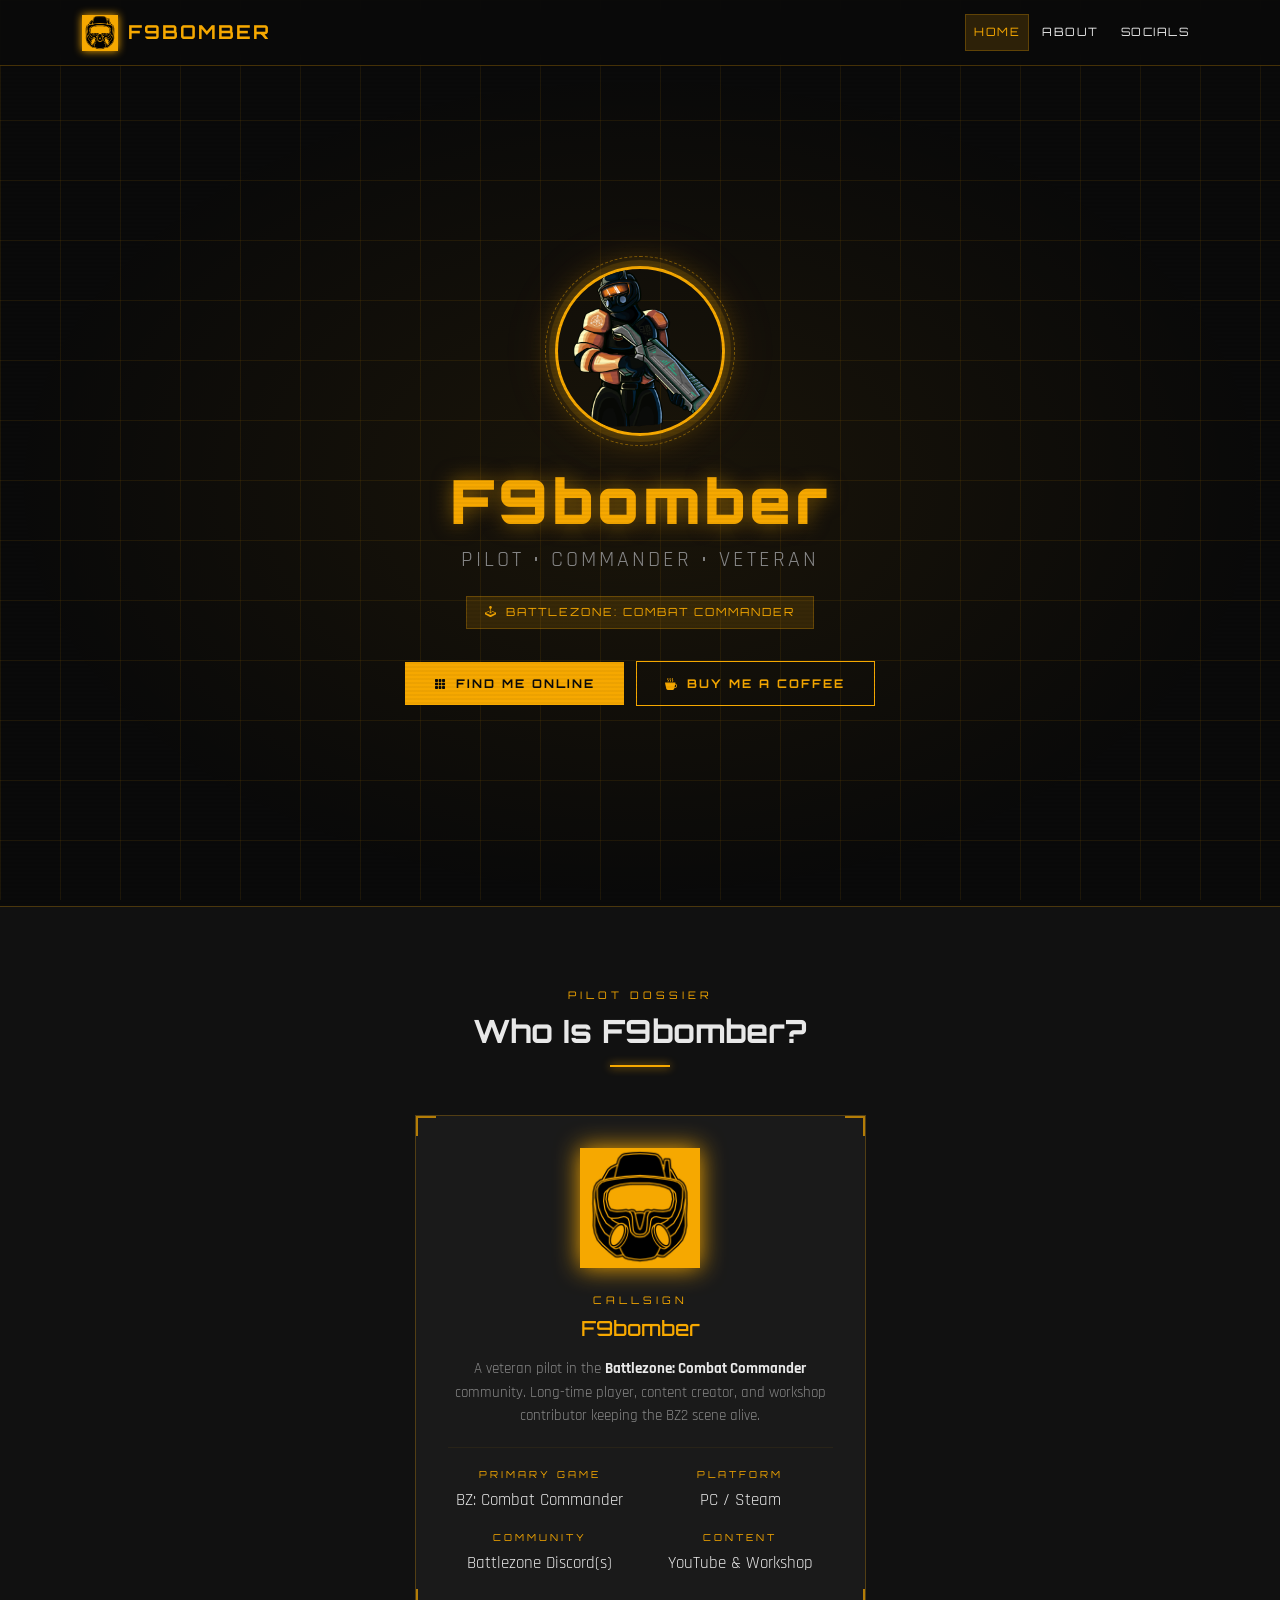
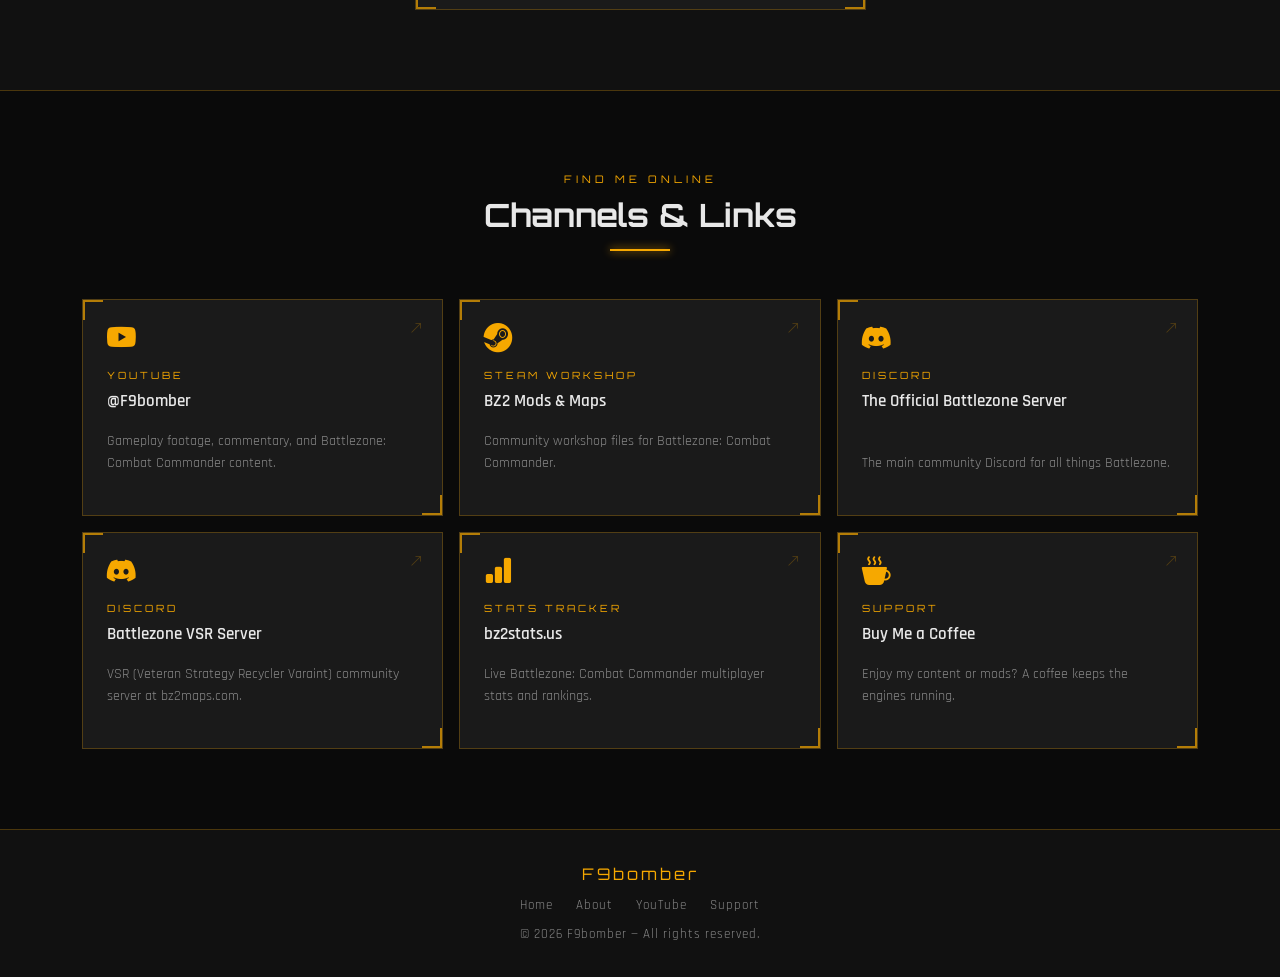
==== index.html @ d1c76b64 "initial upload" ====
<!DOCTYPE html>
<html lang="en">
<head>
  <meta charset="UTF-8" />
  <meta name="viewport" content="width=device-width, initial-scale=1.0" />
  <meta name="description" content="F9bomber — Battlezone: Combat Commander pilot. Gaming hub, socials, and workshop." />
  <meta name="theme-color" content="#f6a800" />

  <!-- Open Graph -->
  <meta property="og:title" content="F9bomber" />
  <meta property="og:description" content="Battlezone: Combat Commander pilot. Gaming hub, socials, and workshop." />
  <meta property="og:image" content="img/BZ_Pilot_Avatar.png" />
  <meta property="og:url" content="https://f9bomber.com" />
  <meta property="og:type" content="website" />

  <title>F9bomber</title>

  <!-- Google Fonts -->
  <link rel="preconnect" href="https://fonts.googleapis.com" />
  <link rel="preconnect" href="https://fonts.gstatic.com" crossorigin />
  <link href="https://fonts.googleapis.com/css2?family=Orbitron:wght@400;700;900&family=Rajdhani:wght@400;500;600&display=swap" rel="stylesheet" />

  <!-- Bootstrap 5 -->
  <link rel="stylesheet" href="https://cdn.jsdelivr.net/npm/bootstrap@5.3.3/dist/css/bootstrap.min.css" />

  <!-- Bootstrap Icons -->
  <link rel="stylesheet" href="https://cdn.jsdelivr.net/npm/bootstrap-icons@1.11.3/font/bootstrap-icons.min.css" />

  <!-- Custom Styles -->
  <link rel="stylesheet" href="css/style.css" />

  <!-- Favicon -->
  <link rel="icon" type="image/jpeg" href="img/isdf_pilot_logo_pandemic_yellow.jpg" />
</head>

<body>

  <!-- ══════════════════════════════════════════════
       NAVBAR
  ══════════════════════════════════════════════ -->
  <nav class="navbar navbar-expand-lg">
    <div class="container-xl">

      <a class="navbar-brand" href="#hero">
        <img src="img/isdf_pilot_logo_pandemic_yellow.jpg" alt="F9bomber logo" class="brand-icon" />
        F9bomber
      </a>

      <button class="navbar-toggler" type="button"
              data-bs-toggle="collapse" data-bs-target="#navbarMain"
              aria-controls="navbarMain" aria-expanded="false" aria-label="Toggle navigation">
        <span class="navbar-toggler-icon"></span>
      </button>

      <div class="collapse navbar-collapse" id="navbarMain">
        <ul class="navbar-nav ms-auto align-items-lg-center gap-lg-1">
          <li class="nav-item"><a class="nav-link" href="#hero">Home</a></li>
          <li class="nav-item"><a class="nav-link" href="#about">About</a></li>
          <li class="nav-item"><a class="nav-link" href="#socials">Socials</a></li>
          <!-- Future pages — add href when ready
          <li class="nav-item"><a class="nav-link" href="#" aria-disabled="true">Workshop</a></li>
          <li class="nav-item"><a class="nav-link" href="#" aria-disabled="true">Videos</a></li>
          <li class="nav-item"><a class="nav-link" href="#" aria-disabled="true">Community</a></li>
          -->
        </ul>
      </div>

    </div>
  </nav>


  <!-- ══════════════════════════════════════════════
       HERO
  ══════════════════════════════════════════════ -->
  <section id="hero" class="scanline">
    <div class="container">
      <div class="row justify-content-center">
        <div class="col-lg-8 col-xl-7 text-center">

          <div class="hero-avatar-wrap">
            <img src="img/BZ_Pilot_Avatar.png" alt="F9bomber avatar" class="hero-avatar" />
          </div>

          <h1 class="hero-callsign">F9bomber</h1>
          <p class="hero-title">Pilot &bull; Commander &bull; Veteran</p>

          <div class="hero-game-badge">
            <i class="bi bi-joystick"></i>
            Battlezone: Combat Commander
          </div>

          <br />

          <a href="#socials" class="hero-cta">
            <i class="bi bi-grid-3x3-gap-fill"></i>
            Find Me Online
          </a>

          <a href="https://www.buymeacoffee.com/F9bomber" target="_blank" rel="noopener noreferrer"
             class="hero-cta ms-2" style="background: transparent; color: var(--amber); border: 1px solid var(--amber);">
            <i class="bi bi-cup-hot-fill"></i>
            Buy Me a Coffee
          </a>

        </div>
      </div>
    </div>
  </section>


  <!-- ══════════════════════════════════════════════
       ABOUT / GAME
  ══════════════════════════════════════════════ -->
  <section id="about">
    <div class="container-xl">

      <div class="section-header">
        <p class="section-label">Pilot Dossier</p>
        <h2 class="section-title">Who Is F9bomber?</h2>
        <div class="section-divider"></div>
      </div>

      <div class="row g-4 justify-content-center">

        <!-- Bio card -->
        <div class="col-md-6 col-lg-5">
          <div class="about-card">
            <div class="bracket-corner tl"></div>
            <div class="bracket-corner tr"></div>
            <div class="bracket-corner bl"></div>
            <div class="bracket-corner br"></div>

            <div class="game-logo-wrap">
              <img src="img/isdf_pilot_logo_pandemic_yellow.jpg" alt="Pilot insignia" class="game-logo" />
            </div>

            <p class="section-label mb-2" style="text-align:center;">Callsign</p>
            <h3 class="text-center mb-3" style="font-family:'Orbitron',monospace;font-size:1.3rem;color:var(--amber);">
              F9bomber
            </h3>
            <p style="color:var(--text-muted);text-align:center;font-size:0.92rem;">
              A veteran pilot in the <strong style="color:var(--text);">Battlezone: Combat Commander</strong>
              community. Long-time player, content creator, and workshop contributor keeping the
              BZ2 scene alive.
            </p>

            <hr style="border-color:var(--border);margin:1.2rem 0;" />

            <div class="row g-3 text-center">
              <div class="col-6">
                <p class="stat-label">Primary Game</p>
                <p class="stat-value">BZ: Combat Commander</p>
              </div>
              <div class="col-6">
                <p class="stat-label">Platform</p>
                <p class="stat-value">PC / Steam</p>
              </div>
              <div class="col-6">
                <p class="stat-label">Community</p>
                <p class="stat-value">Battlezone Discord(s)</p>
              </div>
              <div class="col-6">
                <p class="stat-label">Content</p>
                <p class="stat-value">YouTube &amp; Workshop</p>
              </div>
            </div>
          </div>
        </div>

        <!-- Stats card 
        <div class="col-md-6 col-lg-4">
          <div class="about-card d-flex flex-column gap-3">
            <div class="bracket-corner tl"></div>
            <div class="bracket-corner tr"></div>
            <div class="bracket-corner bl"></div>
            <div class="bracket-corner br"></div>

            <p class="section-label">Mission Briefing</p>

            <div class="d-flex align-items-start gap-3">
              <span style="color:var(--amber);font-size:1.3rem;min-width:28px;">
                <i class="bi bi-controller"></i>
              </span>
              <div>
                <p class="stat-label">Game</p>
                <p class="stat-value">Battlezone: Combat Commander (BZ2)</p>
              </div>
            </div>

            <div class="d-flex align-items-start gap-3">
              <span style="color:var(--amber);font-size:1.3rem;min-width:28px;">
                <i class="bi bi-graph-up-arrow"></i>
              </span>
              <div>
                <p class="stat-label">Stats Tracking</p>
                <p class="stat-value">
                  <a href="https://bz2stats.us/" target="_blank" rel="noopener noreferrer">bz2stats.us</a>
                </p>
              </div>
            </div>

            <div class="d-flex align-items-start gap-3">
              <span style="color:var(--amber);font-size:1.3rem;min-width:28px;">
                <i class="bi bi-tools"></i>
              </span>
              <div>
                <p class="stat-label">Workshop</p>
                <p class="stat-value">Steam Workshop Contributor</p>
              </div>
            </div>

            <div class="d-flex align-items-start gap-3">
              <span style="color:var(--amber);font-size:1.3rem;min-width:28px;">
                <i class="bi bi-people-fill"></i>
              </span>
              <div>
                <p class="stat-label">Community Servers</p>
                <p class="stat-value">Official BZ &amp; VSR Battlezone</p>
              </div>
            </div>

            <div class="d-flex align-items-start gap-3">
              <span style="color:var(--amber);font-size:1.3rem;min-width:28px;">
                <i class="bi bi-camera-video-fill"></i>
              </span>
              <div>
                <p class="stat-label">YouTube</p>
                <p class="stat-value">
                  <a href="https://www.youtube.com/@F9bomber" target="_blank" rel="noopener noreferrer">@F9bomber</a>
                </p>
              </div>
            </div>

          </div>
        </div>
        -->

      </div>
    </div>
  </section>


  <!-- ══════════════════════════════════════════════
       SOCIAL LINKS
  ══════════════════════════════════════════════ -->
  <section id="socials">
    <div class="container-xl">

      <div class="section-header">
        <p class="section-label">Find Me Online</p>
        <h2 class="section-title">Channels &amp; Links</h2>
        <div class="section-divider"></div>
      </div>

      <div class="row g-3">

        <!-- YouTube -->
        <div class="col-sm-6 col-lg-4">
          <a href="https://www.youtube.com/@F9bomber" target="_blank" rel="noopener noreferrer" class="social-card">
            <div class="bracket-corner tl"></div>
            <div class="bracket-corner br"></div>
            <i class="bi bi-youtube social-card-icon"></i>
            <p class="social-card-platform">YouTube</p>
            <p class="social-card-name">@F9bomber</p>
            <p class="social-card-desc">Gameplay footage, commentary, and Battlezone: Combat Commander content.</p>
            <i class="bi bi-arrow-up-right social-card-arrow"></i>
          </a>
        </div>

        <!-- Steam Workshop -->
        <div class="col-sm-6 col-lg-4">
          <a href="https://steamcommunity.com/profiles/76561198026325621/myworkshopfiles/?appid=624970"
             target="_blank" rel="noopener noreferrer" class="social-card">
            <div class="bracket-corner tl"></div>
            <div class="bracket-corner br"></div>
            <i class="bi bi-steam social-card-icon"></i>
            <p class="social-card-platform">Steam Workshop</p>
            <p class="social-card-name">BZ2 Mods &amp; Maps</p>
            <p class="social-card-desc">Community workshop files for Battlezone: Combat Commander.</p>
            <i class="bi bi-arrow-up-right social-card-arrow"></i>
          </a>
        </div>

        <!-- Discord – Official BZ -->
        <div class="col-sm-6 col-lg-4">
          <a href="https://discord.gg/kw9Frv5" target="_blank" rel="noopener noreferrer" class="social-card">
            <div class="bracket-corner tl"></div>
            <div class="bracket-corner br"></div>
            <i class="bi bi-discord social-card-icon"></i>
            <p class="social-card-platform">Discord</p>
            <p class="social-card-name">The Official Battlezone Server</p>
            <p class="social-card-desc">The main community Discord for all things Battlezone.</p>
            <i class="bi bi-arrow-up-right social-card-arrow"></i>
          </a>
        </div>

        <!-- Discord – VSR -->
        <div class="col-sm-6 col-lg-4">
          <a href="https://www.bz2maps.com/" target="_blank" rel="noopener noreferrer" class="social-card">
            <div class="bracket-corner tl"></div>
            <div class="bracket-corner br"></div>
            <i class="bi bi-discord social-card-icon"></i>
            <p class="social-card-platform">Discord</p>
            <p class="social-card-name">Battlezone VSR Server</p>
            <p class="social-card-desc">VSR (Veteran Strategy Recycler Varaint) community server at bz2maps.com.</p>
            <i class="bi bi-arrow-up-right social-card-arrow"></i>
          </a>
        </div>

        <!-- BZ2 Stats -->
        <div class="col-sm-6 col-lg-4">
          <a href="https://bz2stats.us/" target="_blank" rel="noopener noreferrer" class="social-card">
            <div class="bracket-corner tl"></div>
            <div class="bracket-corner br"></div>
            <i class="bi bi-bar-chart-fill social-card-icon"></i>
            <p class="social-card-platform">Stats Tracker</p>
            <p class="social-card-name">bz2stats.us</p>
            <p class="social-card-desc">Live Battlezone: Combat Commander multiplayer stats and rankings.</p>
            <i class="bi bi-arrow-up-right social-card-arrow"></i>
          </a>
        </div>

        <!-- Buy Me a Coffee -->
        <div class="col-sm-6 col-lg-4">
          <a href="https://www.buymeacoffee.com/F9bomber" target="_blank" rel="noopener noreferrer" class="social-card">
            <div class="bracket-corner tl"></div>
            <div class="bracket-corner br"></div>
            <i class="bi bi-cup-hot-fill social-card-icon"></i>
            <p class="social-card-platform">Support</p>
            <p class="social-card-name">Buy Me a Coffee</p>
            <p class="social-card-desc">Enjoy my content or mods? A coffee keeps the engines running.</p>
            <i class="bi bi-arrow-up-right social-card-arrow"></i>
          </a>
        </div>

      </div>
    </div>
  </section>


  <!-- ══════════════════════════════════════════════
       FOOTER
  ══════════════════════════════════════════════ -->
  <footer>
    <div class="container">
      <div class="footer-brand">F9bomber</div>
      <div class="footer-links mb-2">
        <a href="#hero">Home</a>
        <a href="#about">About</a>
        <!-- <a href="#socials">Socials</a> -->
        <a href="https://www.youtube.com/@F9bomber" target="_blank" rel="noopener noreferrer">YouTube</a>
        <a href="https://www.buymeacoffee.com/F9bomber" target="_blank" rel="noopener noreferrer">Support</a>
      </div>
      <p style="margin:0;">
        &copy; <span id="year"></span> F9bomber &mdash; All rights reserved.
        <!--
        &nbsp;|&nbsp; Battlezone: Combat Commander is a trademark of its respective owners.
        -->
      </p>
    </div>
  </footer>


  <!-- ── Scripts ── -->
  <script src="https://cdn.jsdelivr.net/npm/bootstrap@5.3.3/dist/js/bootstrap.bundle.min.js"></script>
  <script src="js/main.js"></script>
  <script>document.getElementById('year').textContent = new Date().getFullYear();</script>

</body>
</html>
---- css/style.css ----
/* ============================================================
   F9bomber.com — Custom Styles
   Theme: Black (#0a0a0a) + Amber (#f6a800)
   ============================================================ */

:root {
  --amber: #f6a800;
  --amber-dim: #c98b00;
  --amber-glow: rgba(246, 168, 0, 0.15);
  --black: #0a0a0a;
  --surface: #111111;
  --surface-2: #1a1a1a;
  --border: rgba(246, 168, 0, 0.25);
  --text: #e8e8e8;
  --text-muted: #888888;
}

/* ── Reset & Base ── */
*, *::before, *::after { box-sizing: border-box; }

html { scroll-behavior: smooth; }

body {
  background-color: var(--black);
  color: var(--text);
  font-family: 'Rajdhani', 'Segoe UI', sans-serif;
  font-size: 1rem;
  line-height: 1.6;
  overflow-x: hidden;
}

/* ── Wireframe Grid Overlay ── */
body::before {
  content: '';
  position: fixed;
  inset: 0;
  background-image:
    linear-gradient(var(--border) 1px, transparent 1px),
    linear-gradient(90deg, var(--border) 1px, transparent 1px);
  background-size: 60px 60px;
  pointer-events: none;
  z-index: 0;
  opacity: 0.35;
}

/* ── Corner Bracket Decoration ── */
.bracket-corner {
  position: absolute;
  width: 20px;
  height: 20px;
  border-color: var(--amber);
  border-style: solid;
  opacity: 0.7;
}
.bracket-corner.tl { top: 0; left: 0;  border-width: 2px 0 0 2px; }
.bracket-corner.tr { top: 0; right: 0; border-width: 2px 2px 0 0; }
.bracket-corner.bl { bottom: 0; left: 0;  border-width: 0 0 2px 2px; }
.bracket-corner.br { bottom: 0; right: 0; border-width: 0 2px 2px 0; }

/* ── Scrollbar ── */
::-webkit-scrollbar { width: 6px; }
::-webkit-scrollbar-track { background: var(--black); }
::-webkit-scrollbar-thumb { background: var(--amber-dim); border-radius: 3px; }

/* ── Links ── */
a { color: var(--amber); text-decoration: none; transition: color 0.2s; }
a:hover { color: #fff; }

/* ── Navbar ── */
.navbar {
  background-color: rgba(10, 10, 10, 0.92) !important;
  border-bottom: 1px solid var(--border);
  backdrop-filter: blur(8px);
  -webkit-backdrop-filter: blur(8px);
  position: sticky;
  top: 0;
  z-index: 1000;
  padding: 0.6rem 1rem;
}

.navbar-brand {
  display: flex;
  align-items: center;
  gap: 0.6rem;
  font-family: 'Orbitron', monospace;
  font-size: 1.2rem;
  font-weight: 700;
  color: var(--amber) !important;
  letter-spacing: 2px;
  text-transform: uppercase;
}

.brand-icon {
  width: 36px;
  height: 36px;
  object-fit: contain;
  filter: drop-shadow(0 0 4px var(--amber));
}

.navbar-nav .nav-link {
  color: var(--text) !important;
  font-family: 'Orbitron', monospace;
  font-size: 0.72rem;
  letter-spacing: 1.5px;
  text-transform: uppercase;
  padding: 0.5rem 0.9rem;
  border: 1px solid transparent;
  transition: color 0.2s, border-color 0.2s, background 0.2s;
}

.navbar-nav .nav-link:hover,
.navbar-nav .nav-link.active {
  color: var(--amber) !important;
  border-color: var(--border);
  background: var(--amber-glow);
}

.navbar-toggler {
  border-color: var(--border);
}
.navbar-toggler-icon {
  background-image: url("data:image/svg+xml,%3csvg xmlns='http://www.w3.org/2000/svg' viewBox='0 0 30 30'%3e%3cpath stroke='%23f6a800' stroke-linecap='round' stroke-miterlimit='10' stroke-width='2' d='M4 7h22M4 15h22M4 23h22'/%3e%3c/svg%3e");
}

/* ── Section Base ── */
section {
  position: relative;
  z-index: 1;
}

/* ── Hero ── */
#hero {
  min-height: calc(100vh - 60px);
  display: flex;
  align-items: center;
  justify-content: center;
  text-align: center;
  padding: 4rem 1.5rem;
  background: radial-gradient(ellipse at center, rgba(246,168,0,0.07) 0%, transparent 70%);
}

.hero-avatar-wrap {
  position: relative;
  display: inline-block;
  margin-bottom: 1.8rem;
}

.hero-avatar {
  width: 170px;
  height: 170px;
  object-fit: cover;
  border-radius: 50%;
  border: 3px solid var(--amber);
  box-shadow:
    0 0 0 6px rgba(246,168,0,0.12),
    0 0 30px rgba(246,168,0,0.3),
    0 0 60px rgba(246,168,0,0.1);
}

/* Rotating ring */
.hero-avatar-wrap::before {
  content: '';
  position: absolute;
  inset: -10px;
  border-radius: 50%;
  border: 1px dashed rgba(246,168,0,0.45);
  animation: spin 20s linear infinite;
}

@keyframes spin { to { transform: rotate(360deg); } }

.hero-callsign {
  font-family: 'Orbitron', monospace;
  font-size: clamp(2rem, 6vw, 3.8rem);
  font-weight: 900;
  letter-spacing: 4px;
  color: var(--amber);
  text-shadow: 0 0 20px rgba(246,168,0,0.5);
  margin-bottom: 0.3rem;
}

.hero-title {
  font-family: 'Rajdhani', sans-serif;
  font-size: clamp(1rem, 2.5vw, 1.35rem);
  color: var(--text-muted);
  letter-spacing: 3px;
  text-transform: uppercase;
  margin-bottom: 1.2rem;
}

.hero-game-badge {
  display: inline-flex;
  align-items: center;
  gap: 0.5rem;
  border: 1px solid var(--border);
  background: var(--amber-glow);
  color: var(--amber);
  font-family: 'Orbitron', monospace;
  font-size: 0.7rem;
  letter-spacing: 2px;
  text-transform: uppercase;
  padding: 0.4rem 1.1rem;
  margin-bottom: 2rem;
}

.hero-cta {
  display: inline-flex;
  align-items: center;
  gap: 0.5rem;
  background: var(--amber);
  color: var(--black);
  font-family: 'Orbitron', monospace;
  font-size: 0.75rem;
  font-weight: 700;
  letter-spacing: 2px;
  text-transform: uppercase;
  padding: 0.75rem 1.8rem;
  border: none;
  cursor: pointer;
  transition: background 0.2s, box-shadow 0.2s;
  text-decoration: none;
}

.hero-cta:hover {
  background: #fff;
  color: var(--black);
  box-shadow: 0 0 20px rgba(246,168,0,0.5);
}

/* ── Section Headers ── */
.section-header {
  text-align: center;
  margin-bottom: 3rem;
}

.section-label {
  font-family: 'Orbitron', monospace;
  font-size: 0.65rem;
  letter-spacing: 4px;
  color: var(--amber);
  text-transform: uppercase;
  margin-bottom: 0.5rem;
}

.section-title {
  font-family: 'Orbitron', monospace;
  font-size: clamp(1.4rem, 3.5vw, 2rem);
  font-weight: 700;
  color: var(--text);
  margin-bottom: 0;
}

.section-divider {
  width: 60px;
  height: 2px;
  background: var(--amber);
  margin: 0.9rem auto 0;
  box-shadow: 0 0 8px var(--amber);
}

/* ── About / Game Section ── */
#about {
  padding: 5rem 0;
  background: var(--surface);
  border-top: 1px solid var(--border);
  border-bottom: 1px solid var(--border);
}

.about-card {
  position: relative;
  background: var(--surface-2);
  border: 1px solid var(--border);
  padding: 2rem;
  height: 100%;
}

.about-card .stat-label {
  font-family: 'Orbitron', monospace;
  font-size: 0.6rem;
  letter-spacing: 3px;
  color: var(--amber);
  text-transform: uppercase;
  margin-bottom: 0.3rem;
}

.about-card .stat-value {
  font-size: 1.05rem;
  color: var(--text);
  margin-bottom: 0;
}

.game-logo-wrap {
  position: relative;
  display: flex;
  justify-content: center;
  margin-bottom: 1.5rem;
}

.game-logo {
  width: 120px;
  height: 120px;
  object-fit: contain;
  filter: drop-shadow(0 0 12px var(--amber));
}

/* ── Socials Grid ── */
#socials {
  padding: 5rem 0;
}

.social-card {
  position: relative;
  display: flex;
  flex-direction: column;
  align-items: flex-start;
  background: var(--surface-2);
  border: 1px solid var(--border);
  padding: 1.5rem;
  height: 100%;
  transition: border-color 0.2s, background 0.2s, transform 0.2s;
  text-decoration: none;
  color: var(--text);
}

.social-card:hover {
  border-color: var(--amber);
  background: var(--amber-glow);
  transform: translateY(-3px);
  color: var(--text);
}

.social-card-icon {
  font-size: 1.8rem;
  margin-bottom: 0.8rem;
  color: var(--amber);
  line-height: 1;
}

.social-card-platform {
  font-family: 'Orbitron', monospace;
  font-size: 0.62rem;
  letter-spacing: 3px;
  color: var(--amber);
  text-transform: uppercase;
  margin-bottom: 0.3rem;
}

.social-card-name {
  font-size: 1.05rem;
  font-weight: 600;
  color: var(--text);
  margin-bottom: 0.4rem;
}

.social-card-desc {
  font-size: 0.85rem;
  color: var(--text-muted);
  margin-top: auto;
  padding-top: 0.6rem;
}

.social-card-arrow {
  position: absolute;
  top: 1.2rem;
  right: 1.2rem;
  color: var(--border);
  font-size: 0.8rem;
  transition: color 0.2s;
}

.social-card:hover .social-card-arrow {
  color: var(--amber);
}

/* ── Stats Bar ── */
#stats-bar {
  background: var(--surface);
  border-top: 1px solid var(--border);
  border-bottom: 1px solid var(--border);
  padding: 1.5rem 0;
}

.stat-item {
  text-align: center;
  padding: 0.5rem 1rem;
}

.stat-item .num {
  font-family: 'Orbitron', monospace;
  font-size: 1.5rem;
  font-weight: 700;
  color: var(--amber);
  display: block;
}

.stat-item .lbl {
  font-size: 0.75rem;
  letter-spacing: 2px;
  color: var(--text-muted);
  text-transform: uppercase;
}

/* ── Footer ── */
footer {
  background: var(--surface);
  border-top: 1px solid var(--border);
  padding: 2rem 0;
  text-align: center;
  color: var(--text-muted);
  font-size: 0.82rem;
  letter-spacing: 1px;
  position: relative;
  z-index: 1;
}

footer .footer-brand {
  font-family: 'Orbitron', monospace;
  font-size: 1rem;
  color: var(--amber);
  letter-spacing: 3px;
  margin-bottom: 0.5rem;
}

footer .footer-links a {
  color: var(--text-muted);
  margin: 0 0.6rem;
  font-size: 0.8rem;
  transition: color 0.2s;
}

footer .footer-links a:hover {
  color: var(--amber);
}

/* ── Utility ── */
.text-amber { color: var(--amber); }
.border-amber { border-color: var(--amber) !important; }

/* Scanline effect (subtle) */
.scanline {
  position: relative;
  overflow: hidden;
}
.scanline::after {
  content: '';
  position: absolute;
  inset: 0;
  background: repeating-linear-gradient(
    0deg,
    transparent,
    transparent 2px,
    rgba(0,0,0,0.04) 2px,
    rgba(0,0,0,0.04) 4px
  );
  pointer-events: none;
}

/* Amber pulse animation for accent elements */
@keyframes pulse-amber {
  0%, 100% { box-shadow: 0 0 4px rgba(246,168,0,0.4); }
  50%       { box-shadow: 0 0 16px rgba(246,168,0,0.8); }
}

/* ── Responsive ── */
@media (max-width: 767.98px) {
  .hero-avatar { width: 130px; height: 130px; }
  #about .row > div + div { margin-top: 1.5rem; }
  .social-card { flex-direction: row; align-items: center; gap: 1rem; }
  .social-card-icon { margin-bottom: 0; font-size: 1.4rem; }
  .social-card-desc { display: none; }
}
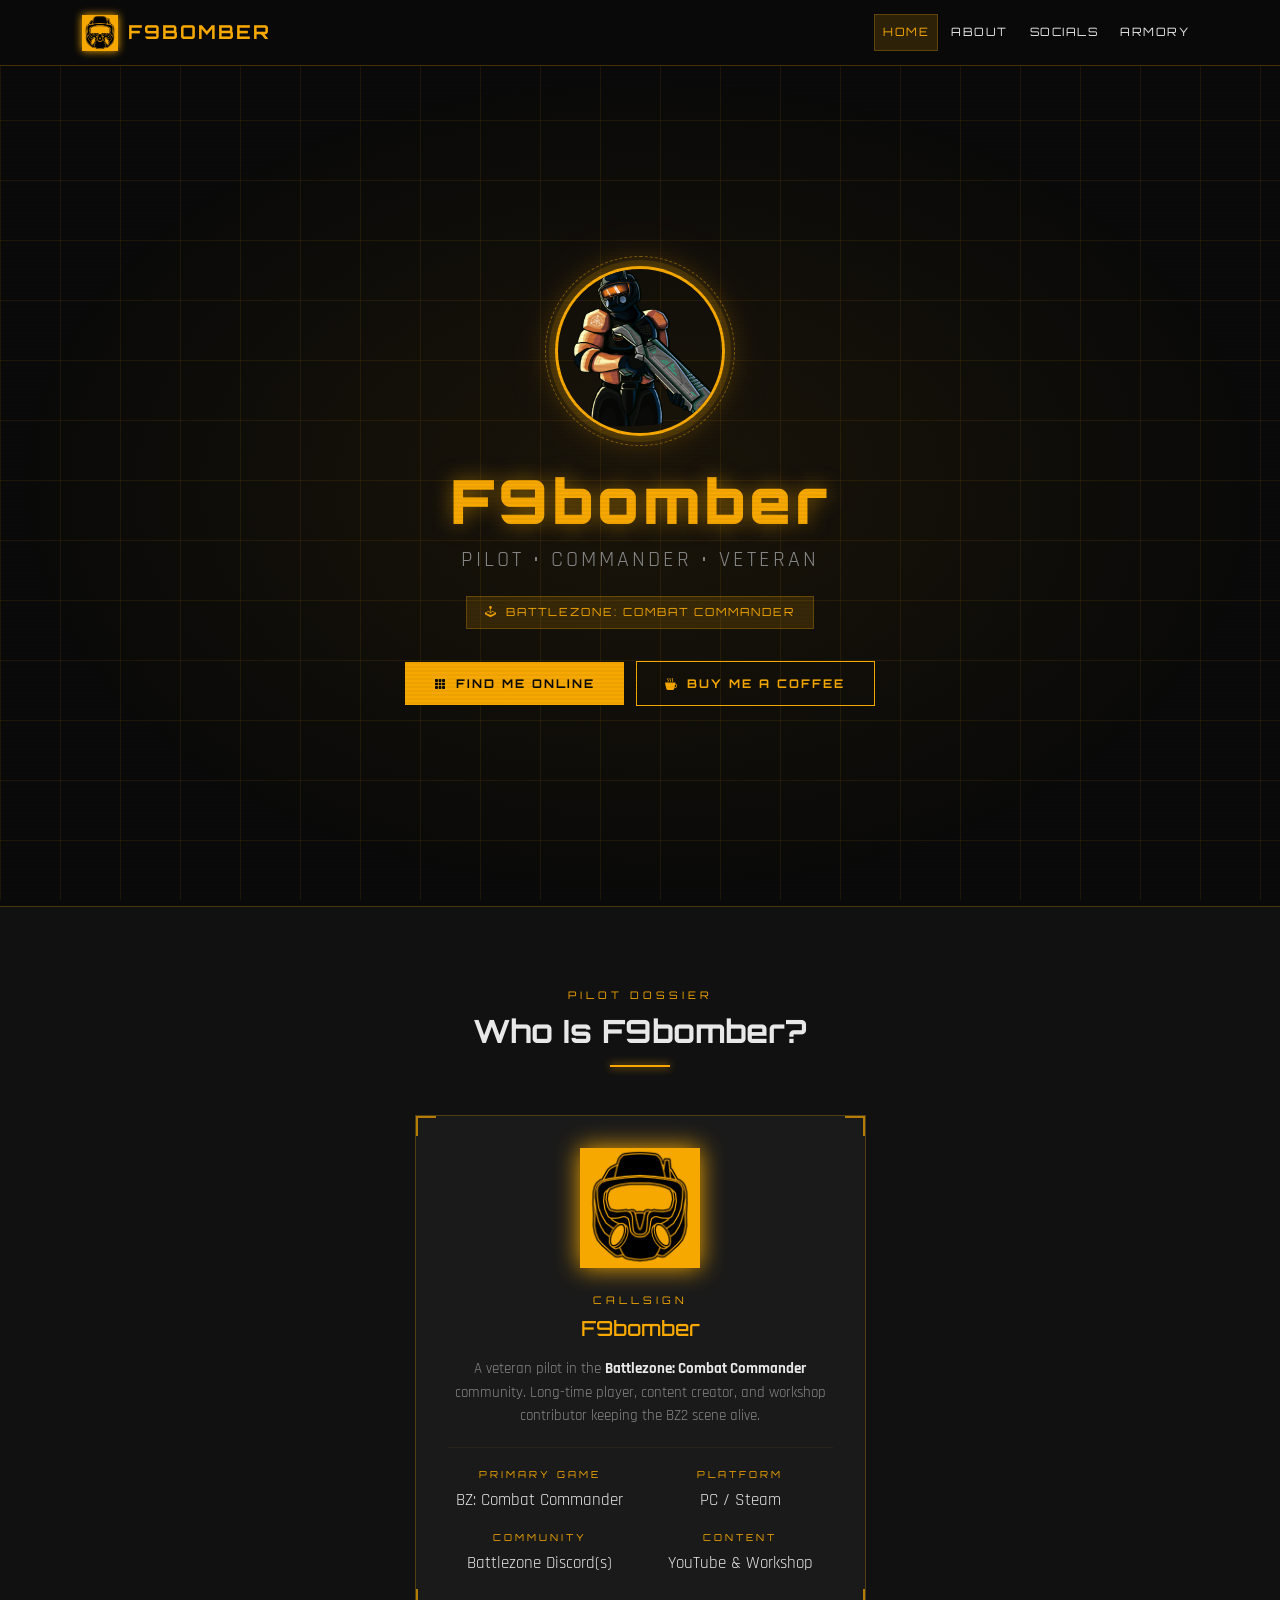
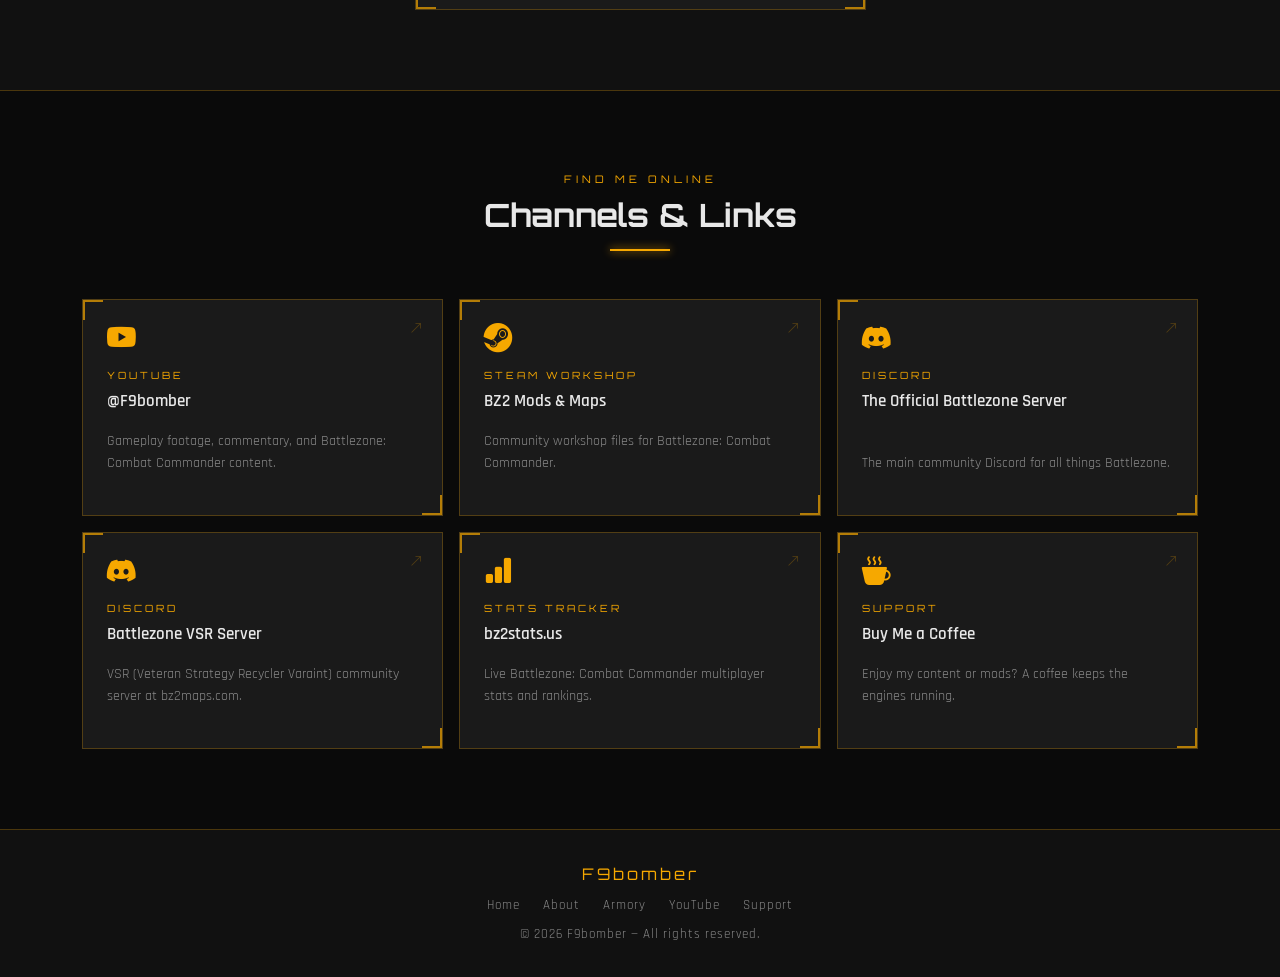
==== commit 1895ca16: "Add Scout Armory page with Three.js 3D viewer - New scout.html page matching site design (amber/blac" ====
--- a/index.html
+++ b/index.html
@@ -57,11 +57,7 @@
           <li class="nav-item"><a class="nav-link" href="#hero">Home</a></li>
           <li class="nav-item"><a class="nav-link" href="#about">About</a></li>
           <li class="nav-item"><a class="nav-link" href="#socials">Socials</a></li>
-          <!-- Future pages — add href when ready
-          <li class="nav-item"><a class="nav-link" href="#" aria-disabled="true">Workshop</a></li>
-          <li class="nav-item"><a class="nav-link" href="#" aria-disabled="true">Videos</a></li>
-          <li class="nav-item"><a class="nav-link" href="#" aria-disabled="true">Community</a></li>
-          -->
+          <li class="nav-item"><a class="nav-link" href="scout.html">Armory</a></li>
         </ul>
       </div>
 
@@ -347,7 +343,7 @@
       <div class="footer-links mb-2">
         <a href="#hero">Home</a>
         <a href="#about">About</a>
-        <!-- <a href="#socials">Socials</a> -->
+        <a href="scout.html">Armory</a>
         <a href="https://www.youtube.com/@F9bomber" target="_blank" rel="noopener noreferrer">YouTube</a>
         <a href="https://www.buymeacoffee.com/F9bomber" target="_blank" rel="noopener noreferrer">Support</a>
       </div>
--- a/css/style.css
+++ b/css/style.css
@@ -436,6 +436,221 @@
 .text-amber { color: var(--amber); }
 .border-amber { border-color: var(--amber) !important; }
 
+/* ══════════════════════════════════════════════
+   UNIT / ARMORY PAGE
+══════════════════════════════════════════════ */
+
+/* Unit header */
+#unit-header {
+  padding: 3rem 0 2.2rem;
+  background: radial-gradient(ellipse at center top, rgba(246,168,0,0.07) 0%, transparent 55%);
+  border-bottom: 1px solid var(--border);
+}
+
+.unit-subtitle {
+  font-family: 'Rajdhani', sans-serif;
+  font-size: 0.88rem;
+  color: var(--text-muted);
+  letter-spacing: 2.5px;
+  text-transform: uppercase;
+  margin-top: 0.65rem;
+  margin-bottom: 0;
+}
+
+/* 3D Viewer container */
+#unit-viewer {
+  padding: 0;
+  background: var(--black);
+  border-bottom: 1px solid var(--border);
+}
+
+#viewer-canvas-wrap {
+  position: relative;
+  width: 100%;
+  height: 65vh;
+  min-height: 420px;
+  background: var(--black);
+  overflow: hidden;
+}
+
+#viewer-canvas-wrap canvas {
+  display: block;
+}
+
+/* Loading overlay */
+#viewer-loading {
+  position: absolute;
+  inset: 0;
+  display: flex;
+  align-items: center;
+  justify-content: center;
+  background: var(--black);
+  z-index: 10;
+  transition: opacity 0.5s ease;
+}
+
+.viewer-spinner {
+  width: 36px;
+  height: 36px;
+  border: 2px solid var(--border);
+  border-top-color: var(--amber);
+  border-radius: 50%;
+  animation: spin 0.75s linear infinite;
+  margin: 0 auto 1rem;
+}
+
+.viewer-loading-text {
+  font-family: 'Orbitron', monospace;
+  font-size: 0.62rem;
+  letter-spacing: 3px;
+  color: var(--amber);
+  text-transform: uppercase;
+  text-align: center;
+}
+
+/* Interaction hint */
+#spin-hint {
+  position: absolute;
+  bottom: 1.2rem;
+  left: 50%;
+  transform: translateX(-50%);
+  font-family: 'Orbitron', monospace;
+  font-size: 0.58rem;
+  letter-spacing: 2px;
+  color: var(--text-muted);
+  text-transform: uppercase;
+  background: rgba(10, 10, 10, 0.78);
+  padding: 0.4rem 1.1rem;
+  border: 1px solid var(--border);
+  pointer-events: none;
+  white-space: nowrap;
+  transition: opacity 0.5s ease;
+  z-index: 5;
+}
+
+/* Faction badge (top-right of viewer) */
+.viewer-badge {
+  position: absolute;
+  top: 1rem;
+  right: 1.5rem;
+  font-family: 'Orbitron', monospace;
+  font-size: 0.58rem;
+  letter-spacing: 3px;
+  color: var(--amber);
+  text-transform: uppercase;
+  background: rgba(10, 10, 10, 0.78);
+  padding: 0.35rem 0.85rem;
+  border: 1px solid var(--border);
+  pointer-events: none;
+  z-index: 5;
+}
+
+/* Unit profile section */
+#unit-profile {
+  padding: 5rem 0;
+  background: var(--surface);
+  border-bottom: 1px solid var(--border);
+}
+
+/* Spec table rows inside about-card */
+.spec-row {
+  display: flex;
+  justify-content: space-between;
+  align-items: baseline;
+  padding: 0.5rem 0;
+  border-bottom: 1px solid rgba(246, 168, 0, 0.1);
+  gap: 1rem;
+}
+.spec-row:last-child { border-bottom: none; }
+
+.spec-key {
+  font-family: 'Orbitron', monospace;
+  font-size: 0.58rem;
+  letter-spacing: 2px;
+  color: var(--amber);
+  text-transform: uppercase;
+  white-space: nowrap;
+  flex-shrink: 0;
+}
+
+.spec-val {
+  font-size: 0.9rem;
+  color: var(--text);
+  text-align: right;
+}
+
+/* Tactical callout block */
+.tactical-callout {
+  background: var(--amber-glow);
+  border-left: 2px solid var(--amber);
+  padding: 0.75rem 1rem;
+  margin-top: 1.2rem;
+  font-size: 0.85rem;
+  color: var(--text-muted);
+}
+
+/* Colour tint controls */
+#viewer-colour-controls {
+  position: absolute;
+  top: 1rem;
+  left: 1.5rem;
+  display: flex;
+  align-items: center;
+  gap: 0.45rem;
+  background: rgba(10, 10, 10, 0.78);
+  border: 1px solid var(--border);
+  padding: 0.35rem 0.75rem;
+  pointer-events: all;
+  z-index: 5;
+}
+
+.viewer-controls-label {
+  font-family: 'Orbitron', monospace;
+  font-size: 0.55rem;
+  letter-spacing: 2px;
+  color: var(--amber);
+  text-transform: uppercase;
+  margin-right: 0.2rem;
+  white-space: nowrap;
+}
+
+.tint-swatch {
+  width: 18px;
+  height: 18px;
+  border: 1px solid rgba(255, 255, 255, 0.2);
+  border-radius: 2px;
+  cursor: pointer;
+  padding: 0;
+  transition: border-color 0.15s, transform 0.15s;
+  flex-shrink: 0;
+}
+
+.tint-swatch:hover  { border-color: #fff; transform: scale(1.15); }
+.tint-swatch.active { border-color: var(--amber); border-width: 2px; }
+
+#tint-picker {
+  width: 18px;
+  height: 18px;
+  border: 1px solid rgba(255, 255, 255, 0.2);
+  border-radius: 2px;
+  cursor: pointer;
+  padding: 0;
+  background: none;
+  flex-shrink: 0;
+}
+
+#tint-picker:hover { border-color: #fff; }
+
+/* ── Armory responsive overrides ── */
+@media (max-width: 767.98px) {
+  #viewer-canvas-wrap {
+    height: 52vh;
+    min-height: 300px;
+  }
+  #spin-hint    { font-size: 0.52rem; bottom: 0.8rem; padding: 0.3rem 0.75rem; }
+  .viewer-badge { display: none; }
+}
+
 /* Scanline effect (subtle) */
 .scanline {
   position: relative;
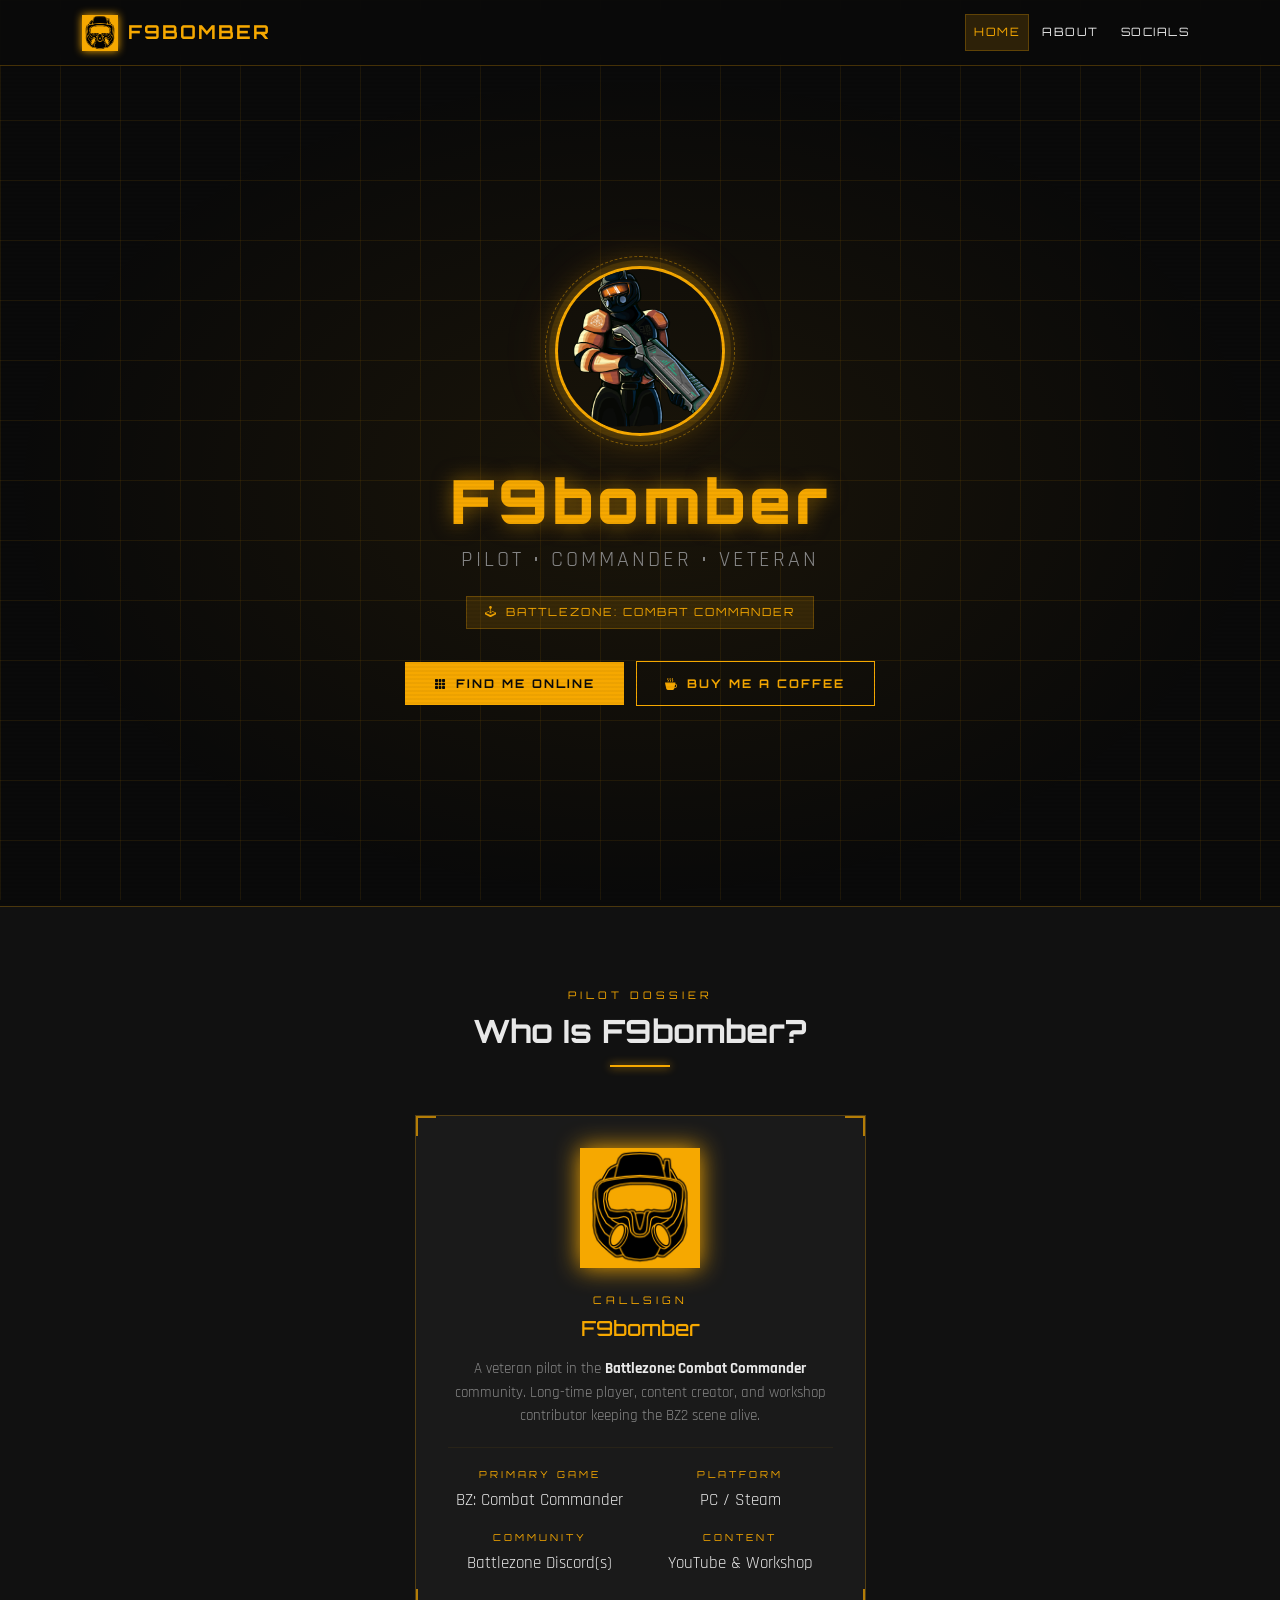
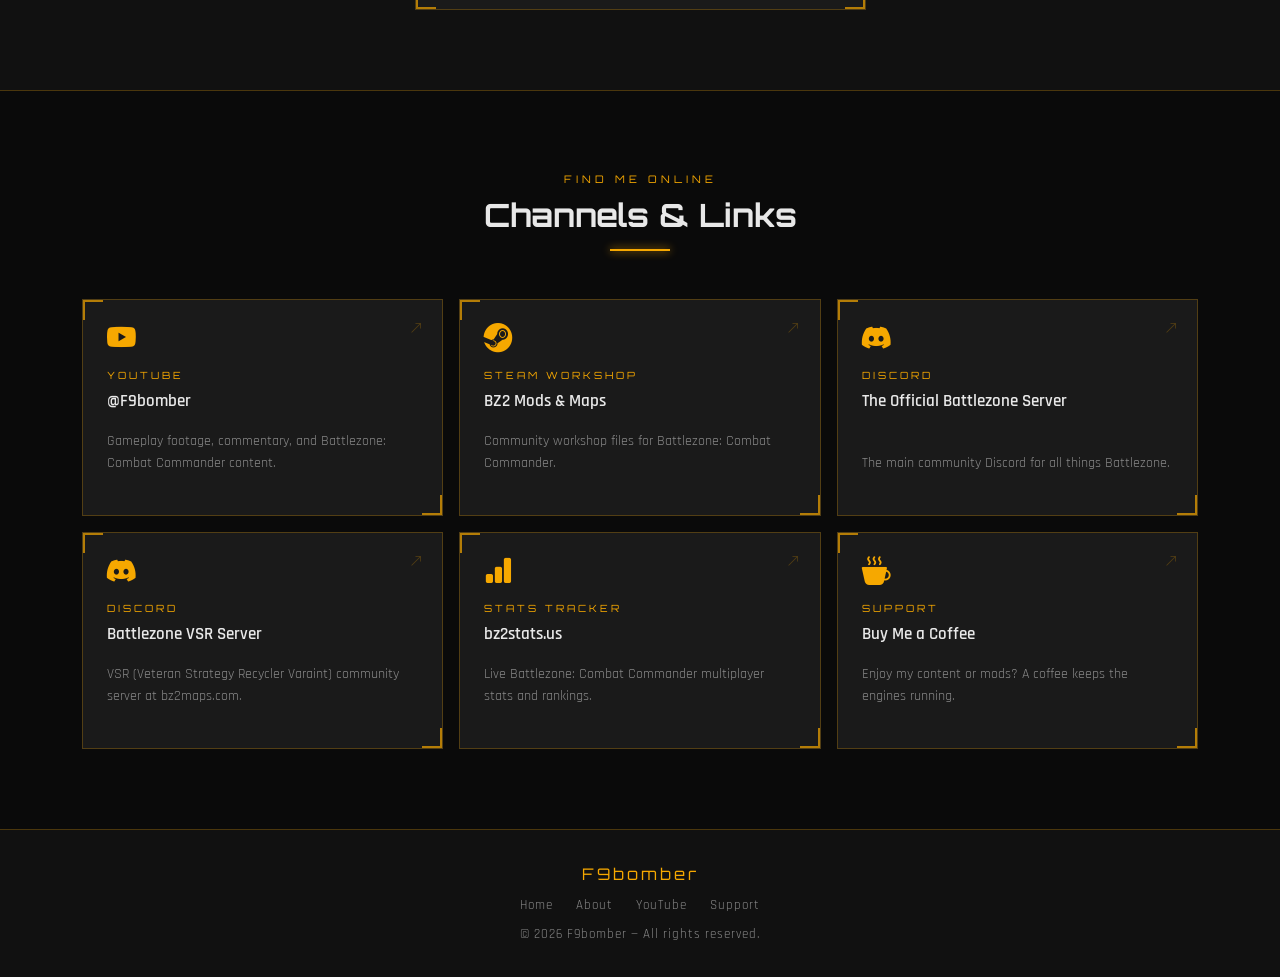
==== commit 506c6b4b: "Overhaul Scout Armory viewer with full PBR pipeline and extensible architecture - Replace GLB/TGALoa" ====
--- a/index.html
+++ b/index.html
@@ -57,7 +57,7 @@
           <li class="nav-item"><a class="nav-link" href="#hero">Home</a></li>
           <li class="nav-item"><a class="nav-link" href="#about">About</a></li>
           <li class="nav-item"><a class="nav-link" href="#socials">Socials</a></li>
-          <li class="nav-item"><a class="nav-link" href="scout.html">Armory</a></li>
+          <!--<li class="nav-item"><a class="nav-link nav-cta" href="scout.html">Armory</a></li>-->
         </ul>
       </div>
 
@@ -343,7 +343,7 @@
       <div class="footer-links mb-2">
         <a href="#hero">Home</a>
         <a href="#about">About</a>
-        <a href="scout.html">Armory</a>
+        <!--<a href="scout.html">Armory</a>-->
         <a href="https://www.youtube.com/@F9bomber" target="_blank" rel="noopener noreferrer">YouTube</a>
         <a href="https://www.buymeacoffee.com/F9bomber" target="_blank" rel="noopener noreferrer">Support</a>
       </div>
--- a/css/style.css
+++ b/css/style.css
@@ -115,6 +115,18 @@
   background: var(--amber-glow);
 }
 
+/* Armory CTA — filled amber button */
+.navbar-nav .nav-link.nav-cta {
+  color: var(--black) !important;
+  background: var(--amber);
+  border-color: var(--amber);
+}
+.navbar-nav .nav-link.nav-cta:hover {
+  background: var(--amber-dim);
+  border-color: var(--amber-dim);
+  color: var(--black) !important;
+}
+
 .navbar-toggler {
   border-color: var(--border);
 }
@@ -589,19 +601,25 @@
   color: var(--text-muted);
 }
 
-/* Colour tint controls */
+/* Colour controls */
 #viewer-colour-controls {
   position: absolute;
   top: 1rem;
   left: 1.5rem;
   display: flex;
+  flex-direction: column;
+  gap: 0.3rem;
+  background: rgba(10, 10, 10, 0.78);
+  border: 1px solid var(--border);
+  padding: 0.5rem 0.75rem;
+  pointer-events: all;
+  z-index: 5;
+}
+
+.viewer-ctrl-row {
+  display: flex;
   align-items: center;
   gap: 0.45rem;
-  background: rgba(10, 10, 10, 0.78);
-  border: 1px solid var(--border);
-  padding: 0.35rem 0.75rem;
-  pointer-events: all;
-  z-index: 5;
 }
 
 .viewer-controls-label {
@@ -623,6 +641,11 @@
   padding: 0;
   transition: border-color 0.15s, transform 0.15s;
   flex-shrink: 0;
+  background: transparent;
+  color: var(--text-muted);
+  font-size: 0.65rem;
+  line-height: 18px;
+  text-align: center;
 }
 
 .tint-swatch:hover  { border-color: #fff; transform: scale(1.15); }
@@ -641,14 +664,62 @@
 
 #tint-picker:hover { border-color: #fff; }
 
+/* RGBA live inputs */
+.rgba-label {
+  font-family: 'Orbitron', monospace;
+  font-size: 0.48rem;
+  letter-spacing: 1px;
+  color: var(--amber);
+  text-transform: uppercase;
+  flex-shrink: 0;
+}
+
+.rgba-input {
+  width: 38px;
+  background: transparent;
+  border: 1px solid var(--border);
+  color: var(--text);
+  font-family: 'Orbitron', monospace;
+  font-size: 0.5rem;
+  text-align: center;
+  padding: 0.15rem 0.2rem;
+  -moz-appearance: textfield;
+}
+.rgba-input::-webkit-inner-spin-button,
+.rgba-input::-webkit-outer-spin-button { -webkit-appearance: none; margin: 0; }
+.rgba-input:focus { outline: none; border-color: var(--amber); }
+
+/* Day / Night slider */
+#viewer-time-controls {
+  position: absolute;
+  bottom: 3rem;
+  right: 1.5rem;
+  display: flex;
+  align-items: center;
+  gap: 0.5rem;
+  background: rgba(10, 10, 10, 0.78);
+  border: 1px solid var(--border);
+  padding: 0.35rem 0.75rem;
+  pointer-events: all;
+  z-index: 5;
+  color: var(--amber);
+  font-size: 0.72rem;
+}
+
+#time-slider {
+  width: 80px;
+  accent-color: var(--amber);
+  cursor: pointer;
+}
+
 /* ── Armory responsive overrides ── */
 @media (max-width: 767.98px) {
-  #viewer-canvas-wrap {
-    height: 52vh;
-    min-height: 300px;
-  }
-  #spin-hint    { font-size: 0.52rem; bottom: 0.8rem; padding: 0.3rem 0.75rem; }
-  .viewer-badge { display: none; }
+  #viewer-canvas-wrap { height: 52vh; min-height: 300px; }
+  #spin-hint          { font-size: 0.52rem; bottom: 0.8rem; padding: 0.3rem 0.75rem; }
+  .viewer-badge       { display: none; }
+  #tint-rgba-row      { display: none; }   /* too cramped on mobile */
+  #viewer-time-controls { bottom: 0.8rem; right: 0.75rem; }
+  #time-slider        { width: 60px; }
 }
 
 /* Scanline effect (subtle) */
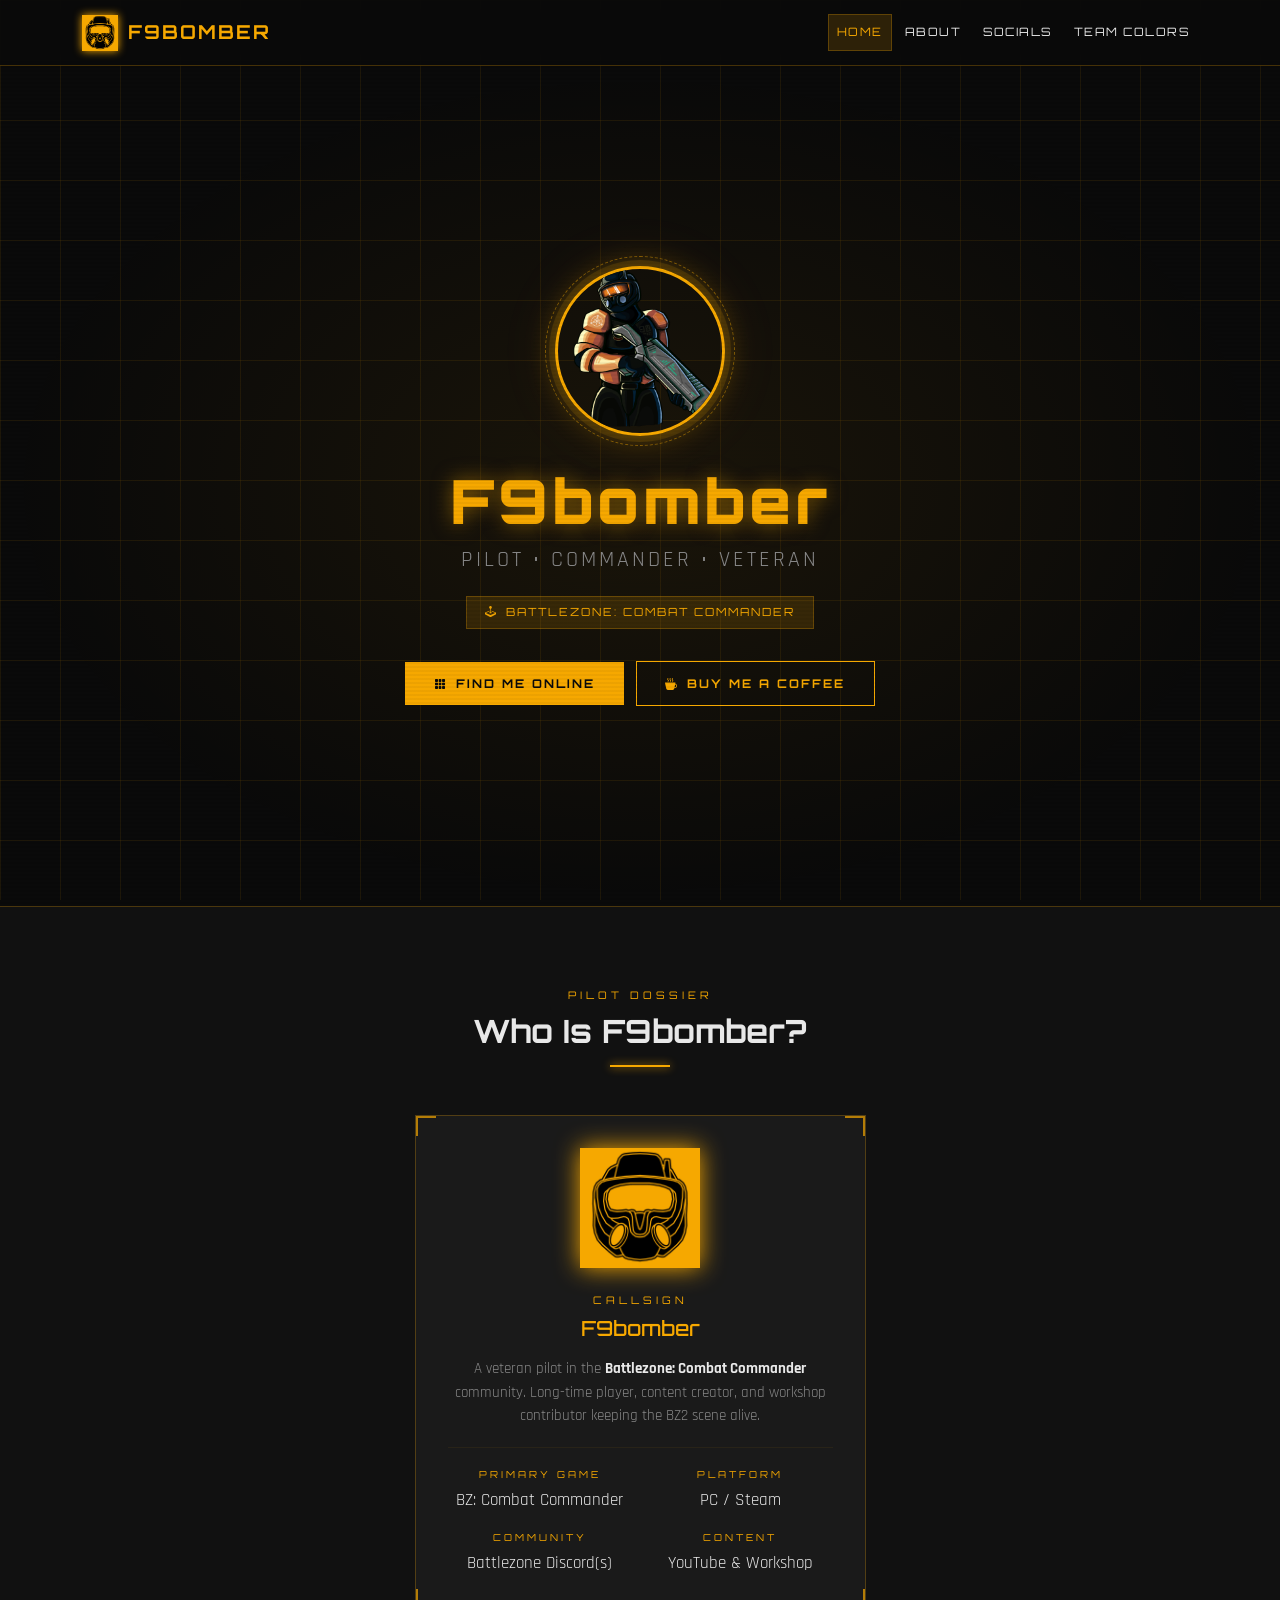
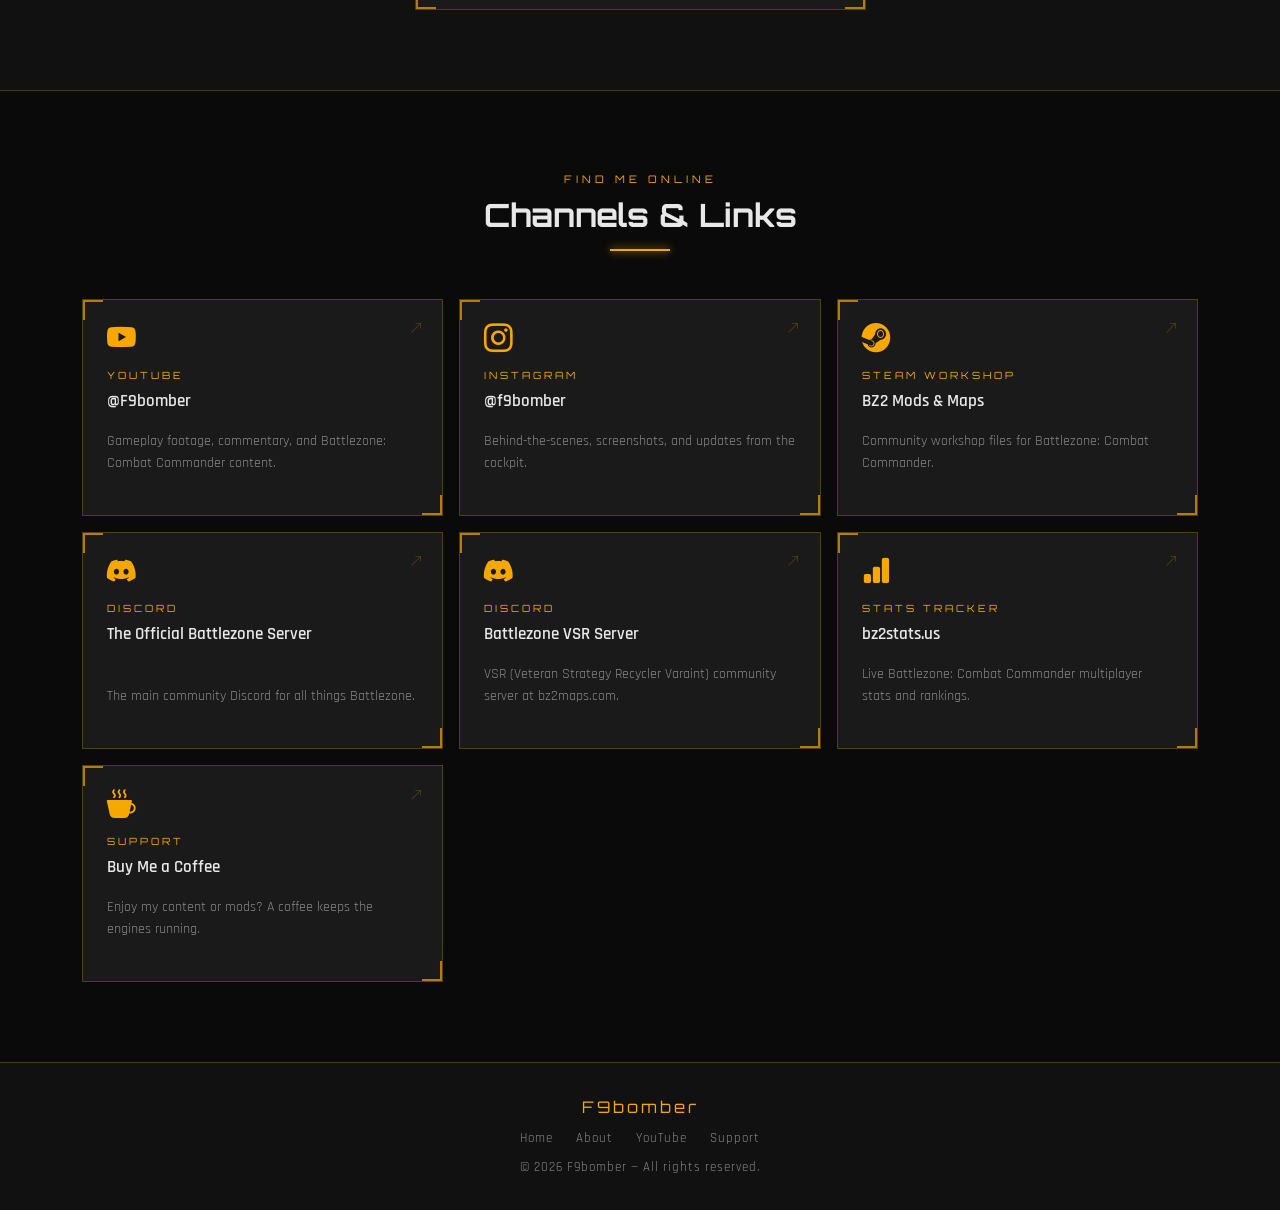
==== commit 7165db36: "Replace Scout Armory with Team Color Selector and add README - Replaces scout.html with teamcolors.h" ====
--- a/index.html
+++ b/index.html
@@ -57,7 +57,7 @@
           <li class="nav-item"><a class="nav-link" href="#hero">Home</a></li>
           <li class="nav-item"><a class="nav-link" href="#about">About</a></li>
           <li class="nav-item"><a class="nav-link" href="#socials">Socials</a></li>
-          <!--<li class="nav-item"><a class="nav-link nav-cta" href="scout.html">Armory</a></li>-->
+          <li class="nav-item"><a class="nav-link" href="teamcolors.html">Team Colors</a></li>
         </ul>
       </div>
 
@@ -263,6 +263,19 @@
           </a>
         </div>
 
+        <!-- Instagram -->
+        <div class="col-sm-6 col-lg-4">
+          <a href="https://www.instagram.com/f9bomber/" target="_blank" rel="noopener noreferrer" class="social-card">
+            <div class="bracket-corner tl"></div>
+            <div class="bracket-corner br"></div>
+            <i class="bi bi-instagram social-card-icon"></i>
+            <p class="social-card-platform">Instagram</p>
+            <p class="social-card-name">@f9bomber</p>
+            <p class="social-card-desc">Behind-the-scenes, screenshots, and updates from the cockpit.</p>
+            <i class="bi bi-arrow-up-right social-card-arrow"></i>
+          </a>
+        </div>
+
         <!-- Steam Workshop -->
         <div class="col-sm-6 col-lg-4">
           <a href="https://steamcommunity.com/profiles/76561198026325621/myworkshopfiles/?appid=624970"
@@ -343,7 +356,6 @@
       <div class="footer-links mb-2">
         <a href="#hero">Home</a>
         <a href="#about">About</a>
-        <!--<a href="scout.html">Armory</a>-->
         <a href="https://www.youtube.com/@F9bomber" target="_blank" rel="noopener noreferrer">YouTube</a>
         <a href="https://www.buymeacoffee.com/F9bomber" target="_blank" rel="noopener noreferrer">Support</a>
       </div>
--- a/css/style.css
+++ b/css/style.css
@@ -27,7 +27,12 @@
   font-size: 1rem;
   line-height: 1.6;
   overflow-x: hidden;
-}
+  display: flex;
+  flex-direction: column;
+  min-height: 100vh;
+}
+
+body > footer { margin-top: auto; }
 
 /* ── Wireframe Grid Overlay ── */
 body::before {
@@ -646,6 +651,7 @@
   font-size: 0.65rem;
   line-height: 18px;
   text-align: center;
+  touch-action: manipulation;
 }
 
 .tint-swatch:hover  { border-color: #fff; transform: scale(1.15); }
@@ -689,10 +695,10 @@
 .rgba-input::-webkit-outer-spin-button { -webkit-appearance: none; margin: 0; }
 .rgba-input:focus { outline: none; border-color: var(--amber); }
 
-/* Day / Night slider */
-#viewer-time-controls {
-  position: absolute;
-  bottom: 3rem;
+/* Day / Night slider + Grunge slider — shared chrome */
+#viewer-time-controls,
+#viewer-grunge-controls {
+  position: absolute;
   right: 1.5rem;
   display: flex;
   align-items: center;
@@ -706,7 +712,11 @@
   font-size: 0.72rem;
 }
 
-#time-slider {
+#viewer-time-controls   { bottom: 3rem; }
+#viewer-grunge-controls { bottom: 5.5rem; }
+
+#time-slider,
+#grunge-slider {
   width: 80px;
   accent-color: var(--amber);
   cursor: pointer;
@@ -718,8 +728,288 @@
   #spin-hint          { font-size: 0.52rem; bottom: 0.8rem; padding: 0.3rem 0.75rem; }
   .viewer-badge       { display: none; }
   #tint-rgba-row      { display: none; }   /* too cramped on mobile */
-  #viewer-time-controls { bottom: 0.8rem; right: 0.75rem; }
-  #time-slider        { width: 60px; }
+  #viewer-time-controls   { bottom: 0.8rem; right: 0.75rem; }
+  #viewer-grunge-controls { bottom: 3.1rem; right: 0.75rem; }
+  #time-slider,
+  #grunge-slider      { width: 60px; }
+}
+
+/* ══════════════════════════════════════════════════════════════
+   TEAM COLOURS PAGE
+══════════════════════════════════════════════════════════════ */
+
+/* viewer-canvas-wrap used as class on teamcolors.html */
+.viewer-canvas-wrap {
+  position: relative;
+  width: 100%;
+  height: 500px;
+  background: #000;
+  overflow: hidden;
+}
+
+.viewer-canvas-wrap canvas {
+  display: block;
+  max-width: 100%;
+}
+
+/* viewer-loading / spin-hint / grunge+time controls — reuse
+   existing ID rules but also work when inside .tc-slot via class */
+.viewer-loading {
+  position: absolute;
+  inset: 0;
+  display: flex;
+  align-items: center;
+  justify-content: center;
+  background: rgba(0, 0, 0, 0.85);
+  z-index: 10;
+  transition: opacity 0.5s ease;
+}
+
+.spin-hint {
+  position: absolute;
+  bottom: 1rem;
+  left: 50%;
+  transform: translateX(-50%);
+  font-size: 0.6rem;
+  letter-spacing: 0.06em;
+  color: var(--text-muted);
+  background: rgba(10,10,10,0.72);
+  border: 1px solid var(--border);
+  padding: 0.3rem 0.9rem;
+  pointer-events: none;
+  white-space: nowrap;
+  z-index: 5;
+}
+
+.viewer-grunge-controls,
+.viewer-time-controls {
+  position: absolute;
+  right: 0.75rem;
+  display: flex;
+  align-items: center;
+  gap: 0.5rem;
+  background: rgba(10,10,10,0.78);
+  border: 1px solid var(--border);
+  padding: 0.35rem 0.75rem;
+  pointer-events: all;
+  z-index: 5;
+  color: var(--amber);
+  font-size: 0.72rem;
+}
+.viewer-time-controls   { bottom: 3rem; }
+.viewer-grunge-controls { bottom: 5.5rem; }
+
+.viewer-grunge-controls input[type=range],
+.viewer-time-controls   input[type=range] {
+  width: 70px;
+  accent-color: var(--amber);
+  cursor: pointer;
+}
+
+/* Page header */
+#tc-header {
+  padding: 2.5rem 0 1.5rem;
+  text-align: center;
+  border-bottom: 1px solid var(--border);
+}
+
+.tc-subtitle {
+  color: var(--text-muted);
+  font-size: 0.95rem;
+  margin: 0.5rem 0 0;
+}
+
+#tc-viewers {
+  padding: 2rem 0 1rem;
+}
+
+.tc-viewer-row {
+  display: grid;
+  grid-template-columns: 1fr 1fr;
+  gap: 1.5rem;
+}
+
+.tc-slot {
+  display: flex;
+  flex-direction: column;
+  gap: 0.75rem;
+  min-width: 0; /* prevent grid item from overflowing its column */
+}
+
+.tc-team-label {
+  font-family: var(--font-display);
+  font-size: 0.75rem;
+  letter-spacing: 0.18em;
+  text-transform: uppercase;
+  color: var(--amber);
+  margin: 0;
+}
+
+.tc-team-range {
+  font-size: 0.62rem;
+  letter-spacing: 0.06em;
+  color: var(--text-muted);
+  font-family: 'Rajdhani', sans-serif;
+  text-transform: none;
+}
+
+/* Colour controls below each viewer */
+.tc-colour-controls {
+  display: flex;
+  flex-direction: column;
+  gap: 0.5rem;
+}
+
+.tc-swatches {
+  display: flex;
+  align-items: center;
+  gap: 0.45rem;
+  flex-wrap: wrap;
+}
+
+.tc-rgba-row {
+  display: flex;
+  align-items: center;
+  gap: 0.45rem;
+}
+
+/* ── LocalPrefs output section ── */
+#tc-output {
+  padding: 2rem 0 3rem;
+}
+
+.tc-output-card {
+  position: relative;
+  background: var(--card-bg);
+  border: 1px solid var(--border);
+  padding: 1.75rem 2rem;
+  max-width: 700px;
+  margin: 0 auto;
+}
+
+.tc-output-header {
+  display: flex;
+  align-items: center;
+  justify-content: space-between;
+  margin-bottom: 0.75rem;
+}
+
+.tc-output-pre {
+  background: rgba(0,0,0,0.5);
+  border: 1px solid var(--border);
+  color: var(--amber);
+  font-family: 'Courier New', monospace;
+  font-size: 0.92rem;
+  padding: 1rem 1.25rem;
+  margin: 0 0 1.5rem;
+  white-space: pre;
+  overflow-x: auto;
+}
+
+.tc-copy-btn {
+  font-family: var(--font-display);
+  font-size: 0.7rem;
+  letter-spacing: 0.1em;
+  text-transform: uppercase;
+  background: transparent;
+  border: 1px solid var(--amber);
+  color: var(--amber);
+  padding: 0.35rem 0.9rem;
+  cursor: pointer;
+  transition: background 0.15s, color 0.15s;
+}
+.tc-copy-btn:hover {
+  background: var(--amber);
+  color: #000;
+}
+
+.tc-instructions {
+  border-top: 1px solid var(--border);
+  padding-top: 1.25rem;
+}
+
+.tc-workshop {
+  border-top: 1px solid var(--border);
+  padding-top: 1.25rem;
+  margin-top: 1.25rem;
+}
+
+.tc-workshop-desc {
+  color: var(--text-muted);
+  font-size: 0.88rem;
+  margin-bottom: 0.75rem;
+}
+
+.tc-workshop-links {
+  display: flex;
+  gap: 0.75rem;
+  flex-wrap: wrap;
+}
+
+.tc-workshop-link {
+  display: inline-flex;
+  align-items: center;
+  gap: 0.45rem;
+  border: 1px solid var(--border);
+  color: var(--amber);
+  font-family: 'Orbitron', monospace;
+  font-size: 0.65rem;
+  letter-spacing: 0.1em;
+  text-transform: uppercase;
+  padding: 0.45rem 1rem;
+  transition: background 0.15s, border-color 0.15s, color 0.15s;
+  text-decoration: none;
+}
+
+.tc-workshop-link:hover {
+  background: var(--amber-glow);
+  border-color: var(--amber);
+  color: #fff;
+}
+
+.tc-workshop-arrow {
+  font-size: 0.55rem;
+  opacity: 0.6;
+}
+
+.tc-steps {
+  color: var(--text-muted);
+  font-size: 0.88rem;
+  line-height: 1.8;
+  padding-left: 1.25rem;
+  margin: 0;
+}
+
+.tc-steps code {
+  color: var(--amber);
+  font-size: 0.82rem;
+  background: rgba(246,168,0,0.08);
+  padding: 0.1em 0.35em;
+}
+
+/* Responsive — tablet */
+@media (min-width: 768px) and (max-width: 1023.98px) {
+  .viewer-canvas-wrap   { height: 380px; }
+  .viewer-grunge-controls input[type=range],
+  .viewer-time-controls   input[type=range] { width: 60px; }
+}
+
+/* Responsive — mobile */
+@media (max-width: 767.98px) {
+  .tc-viewer-row        { grid-template-columns: 1fr; }
+  .viewer-canvas-wrap   { height: 300px; }
+  .viewer-grunge-controls { bottom: 3.1rem; right: 0.5rem; }
+  .viewer-time-controls   { bottom: 0.8rem; right: 0.5rem; }
+  .viewer-grunge-controls input[type=range],
+  .viewer-time-controls   input[type=range] { width: 55px; }
+  .tc-rgba-row          { display: none; }
+  .tc-output-card       { padding: 1.25rem; }
+  /* Larger touch targets for swatches */
+  .tint-swatch          { width: 26px; height: 26px; line-height: 26px; font-size: 0.8rem; }
+  [data-ctrl="tint-picker"] { width: 26px; height: 26px; }
+  .tc-swatches          { gap: 0.55rem; }
+  .tc-workshop-links    { flex-direction: column; }
+  .tc-workshop-link     { justify-content: center; }
 }
 
 /* Scanline effect (subtle) */
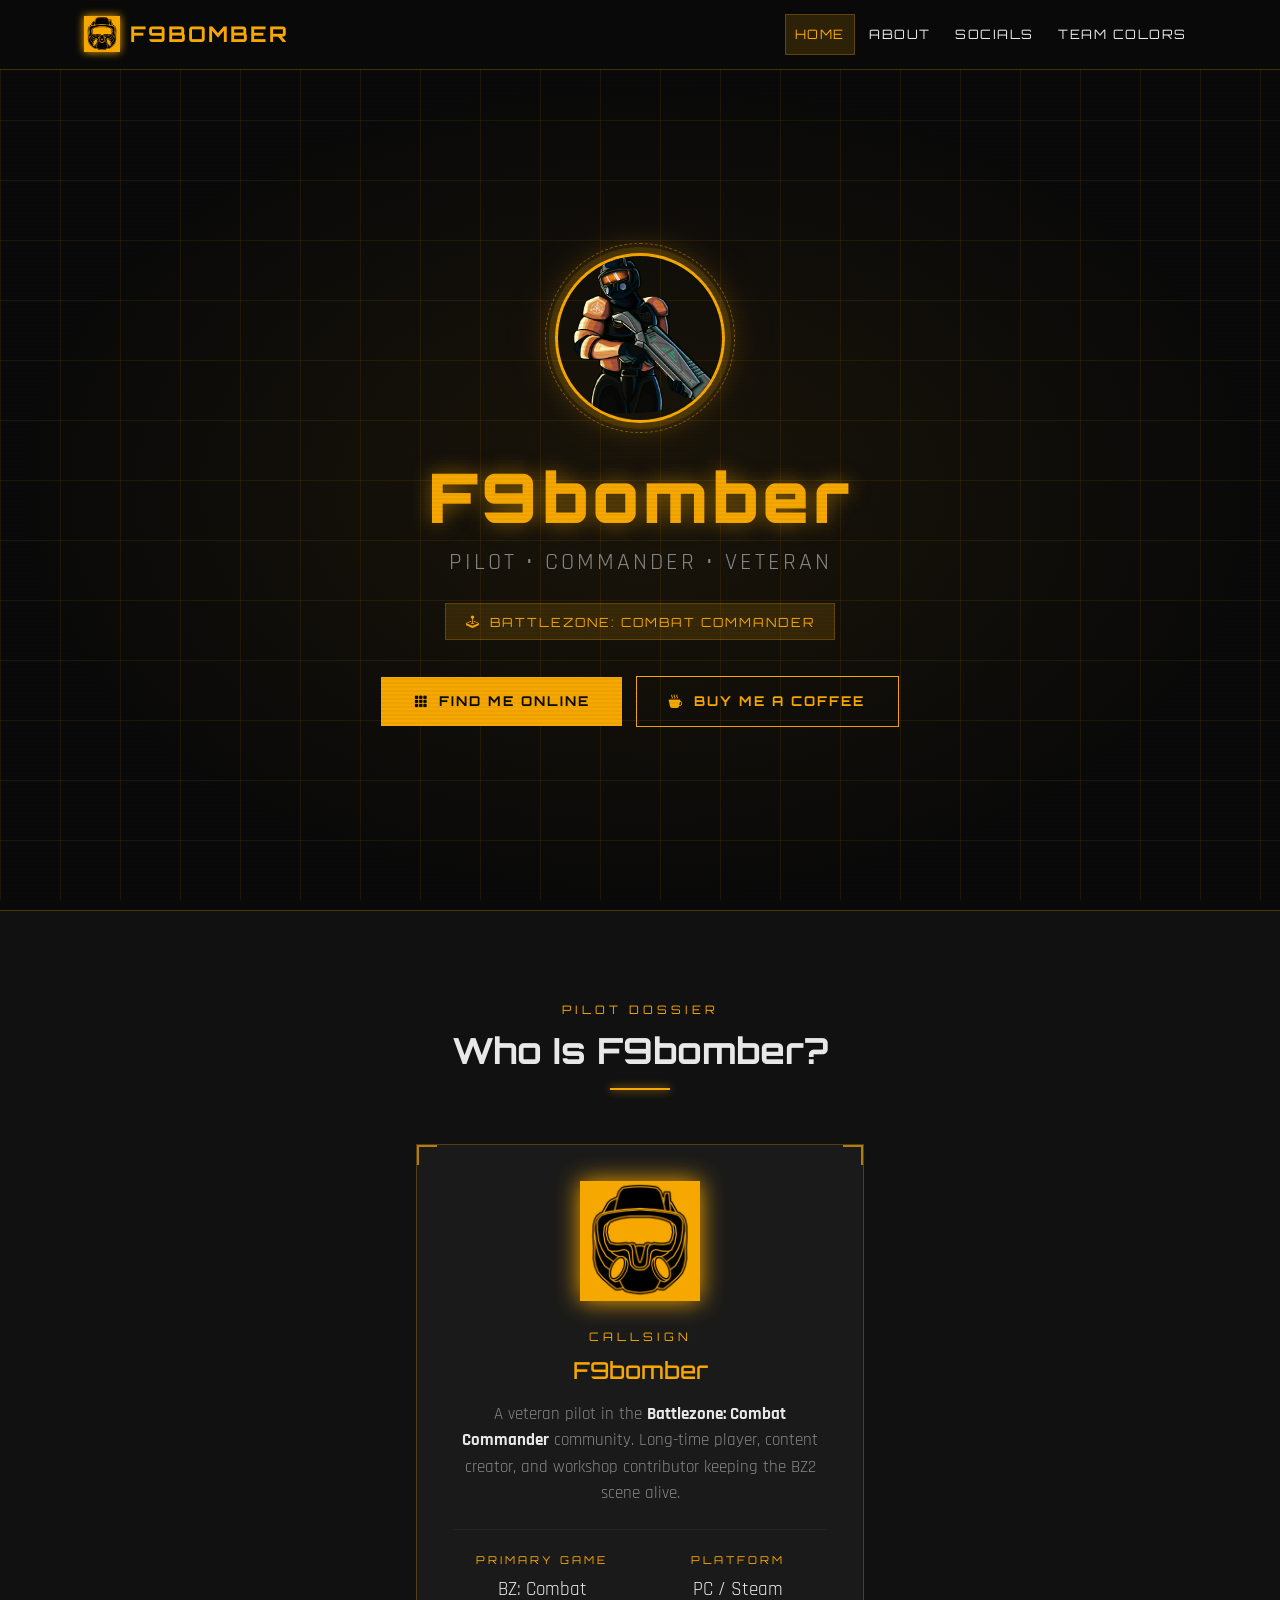
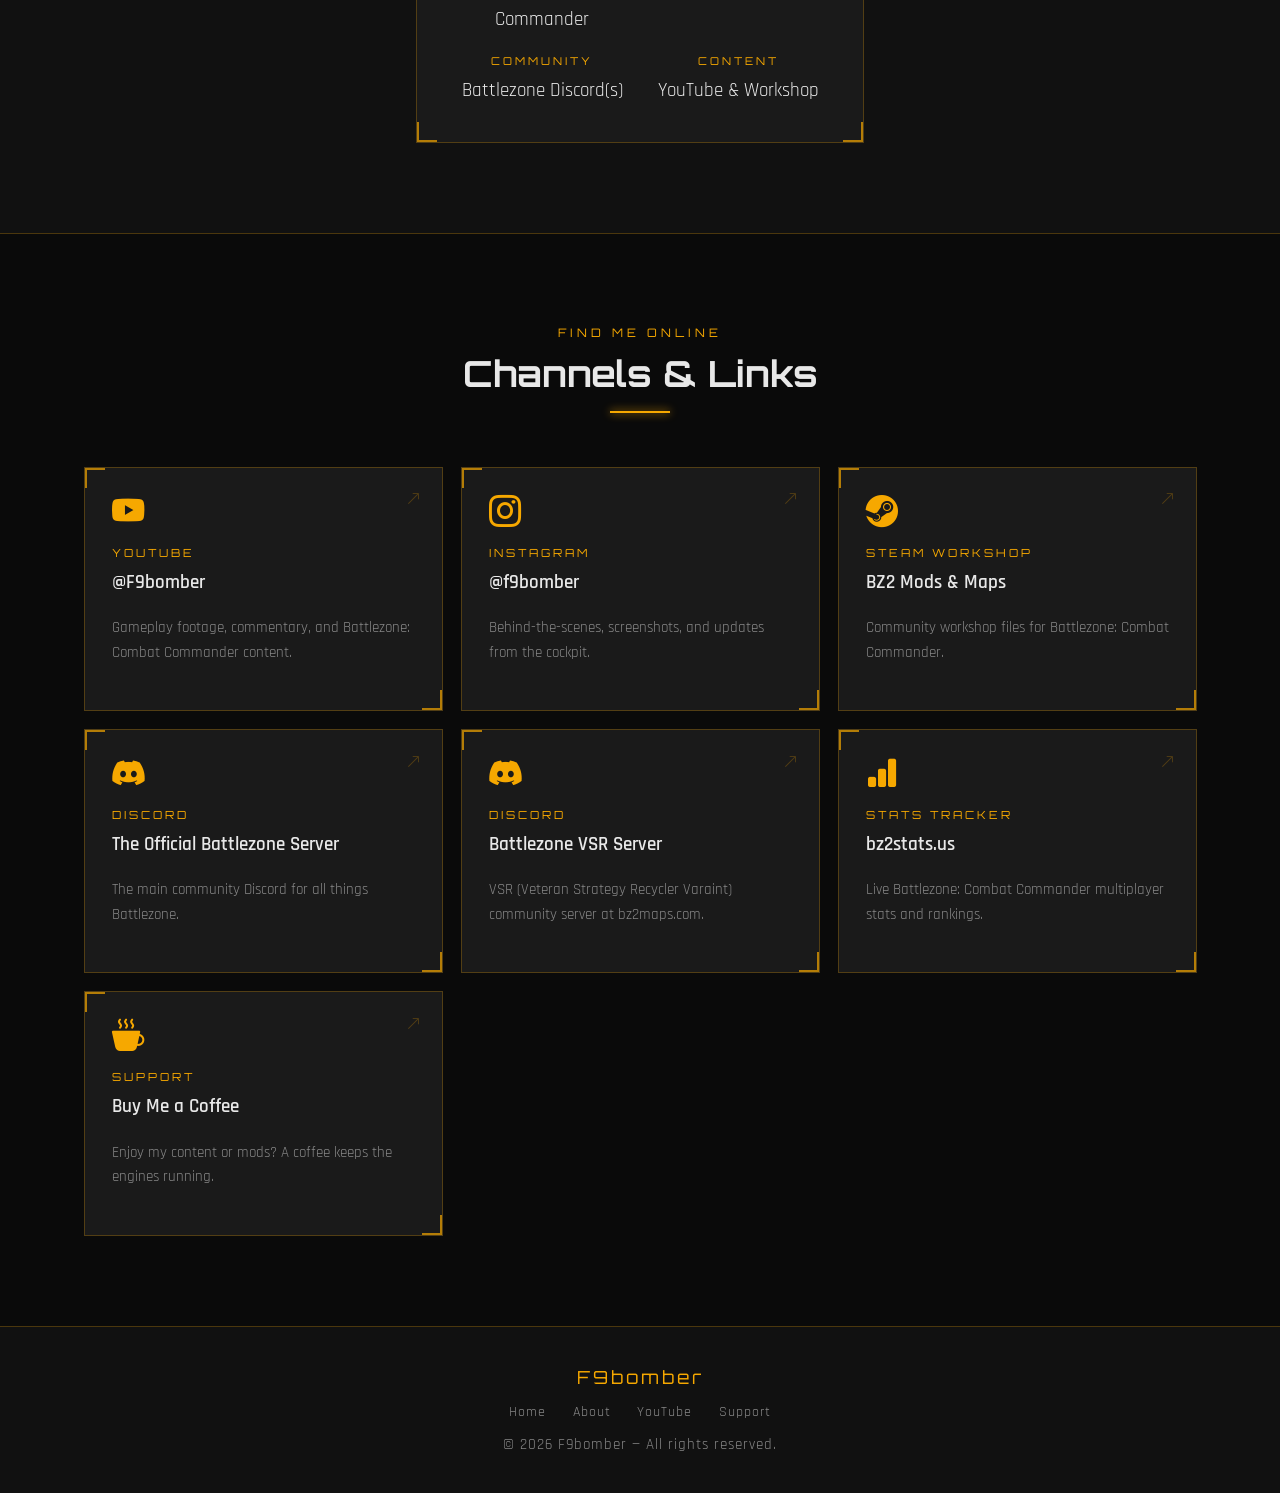
==== commit 5d54f480: "[update] redid team selector page, [add] scion and hadean units are viewable." ====
--- a/index.html
+++ b/index.html
@@ -27,7 +27,7 @@
   <link rel="stylesheet" href="https://cdn.jsdelivr.net/npm/bootstrap-icons@1.11.3/font/bootstrap-icons.min.css" />
 
   <!-- Custom Styles -->
-  <link rel="stylesheet" href="css/style.css" />
+  <link rel="stylesheet" href="css/style.css?v=20261108c" />
 
   <!-- Favicon -->
   <link rel="icon" type="image/jpeg" href="img/isdf_pilot_logo_pandemic_yellow.jpg" />
--- a/css/style.css
+++ b/css/style.css
@@ -13,12 +13,16 @@
   --border: rgba(246, 168, 0, 0.25);
   --text: #e8e8e8;
   --text-muted: #888888;
+  --text-soft: #c4c4c4;      /* readable secondary text on dark cards */
+  --card-bg: #111111;        /* solid card fill */
+  --font-display: 'Orbitron', monospace;
 }
 
 /* ── Reset & Base ── */
 *, *::before, *::after { box-sizing: border-box; }
 
-html { scroll-behavior: smooth; }
+/* 18px base (was the browser's 16px) — every rem-based size scales with it */
+html { scroll-behavior: smooth; font-size: 112.5%; }
 
 body {
   background-color: var(--black);
@@ -781,31 +785,6 @@
   z-index: 5;
 }
 
-.viewer-grunge-controls,
-.viewer-time-controls {
-  position: absolute;
-  right: 0.75rem;
-  display: flex;
-  align-items: center;
-  gap: 0.5rem;
-  background: rgba(10,10,10,0.78);
-  border: 1px solid var(--border);
-  padding: 0.35rem 0.75rem;
-  pointer-events: all;
-  z-index: 5;
-  color: var(--amber);
-  font-size: 0.72rem;
-}
-.viewer-time-controls   { bottom: 3rem; }
-.viewer-grunge-controls { bottom: 5.5rem; }
-
-.viewer-grunge-controls input[type=range],
-.viewer-time-controls   input[type=range] {
-  width: 70px;
-  accent-color: var(--amber);
-  cursor: pointer;
-}
-
 /* Page header */
 #tc-header {
   padding: 2.5rem 0 1.5rem;
@@ -814,8 +793,8 @@
 }
 
 .tc-subtitle {
-  color: var(--text-muted);
-  font-size: 0.95rem;
+  color: var(--text-soft);
+  font-size: 1.1rem;
   margin: 0.5rem 0 0;
 }
 
@@ -836,42 +815,476 @@
   min-width: 0; /* prevent grid item from overflowing its column */
 }
 
+/* Slot header: faction logo + team label + unit switcher */
+.tc-slot-head {
+  display: flex;
+  align-items: center;
+  flex-wrap: wrap;
+  gap: 0.5rem 0.85rem;
+}
+
+.tc-faction-logo {
+  width: 44px;
+  height: 44px;
+  object-fit: contain;
+  flex-shrink: 0;
+  filter: drop-shadow(0 0 3px rgba(246, 168, 0, 0.55));
+}
+
+.tc-slot-title {
+  min-width: 0;
+  margin-right: auto;
+}
+
 .tc-team-label {
   font-family: var(--font-display);
-  font-size: 0.75rem;
-  letter-spacing: 0.18em;
+  font-size: 0.85rem;
+  letter-spacing: 0.16em;
   text-transform: uppercase;
   color: var(--amber);
   margin: 0;
+  line-height: 1.3;
 }
 
 .tc-team-range {
-  font-size: 0.62rem;
-  letter-spacing: 0.06em;
-  color: var(--text-muted);
+  font-size: 0.85rem;
+  letter-spacing: 0.04em;
+  color: var(--text-soft);
   font-family: 'Rajdhani', sans-serif;
   text-transform: none;
 }
 
-/* Colour controls below each viewer */
+.tc-unit-name {
+  font-size: 1.05rem;
+  font-weight: 600;
+  color: var(--text);
+  margin: 0;
+  line-height: 1.3;
+}
+
+/* Stock vs expanded-universe labelling */
+.tc-legend {
+  font-size: 0.95rem;
+  color: var(--text-muted);
+  margin: 0.6rem 0 0;
+}
+.tc-legend .tc-origin-tag,
+.tc-legend .tc-mod-tag { margin: 0 0.3rem 0 0.6rem; }
+.tc-legend .tc-origin-tag:first-child { margin-left: 0; }
+
+.tc-origin-tag,
+.tc-mod-tag {
+  display: inline-block;
+  vertical-align: 0.12em;
+  font-family: var(--font-display);
+  font-size: 0.56rem;
+  font-weight: 400;
+  letter-spacing: 0.1em;
+  text-transform: uppercase;
+  line-height: 1;
+  padding: 0.22rem 0.4rem;
+  border: 1px solid var(--text-muted);
+  color: var(--text-soft);
+  white-space: nowrap;
+}
+.tc-unit-name .tc-origin-tag { margin-left: 0.5rem; }
+.tc-origin-tag.is-expanded,
+.tc-mod-tag {
+  border-color: #b48cff;
+  color: #cdb4ff;
+}
+
+.tc-origin-note {
+  display: flex;
+  gap: 0.65rem;
+  align-items: flex-start;
+  background: var(--card-bg);
+  border: 1px solid rgba(180, 140, 255, 0.45);
+  border-left: 3px solid #b48cff;
+  padding: 0.6rem 0.8rem;
+  font-size: 0.92rem;
+  color: var(--text-soft);
+  line-height: 1.45;
+}
+.tc-origin-note[hidden] { display: none; }
+/* Keep both viewers level: the note sits below the 3D view, above the sliders */
+.tc-slot > .tc-origin-note     { order: 1; }
+.tc-slot > .tc-view-controls,
+.tc-slot > .tc-colour-controls { order: 2; }
+.tc-origin-note i { color: #b48cff; margin-top: 0.15rem; }
+.tc-origin-note p { margin: 0; }
+.tc-origin-note strong { color: var(--text); font-weight: 600; }
+.tc-origin-note a { color: #cdb4ff; text-decoration: underline; text-underline-offset: 2px; }
+.tc-origin-note a:hover { color: #fff; }
+
+/* Per-team unit switcher (ISDF / Scion / …) */
+.tc-unit-switch {
+  display: flex;
+  flex-wrap: wrap;
+  gap: 0.4rem;
+}
+
+.tc-unit-btn {
+  display: inline-flex;
+  align-items: center;
+  gap: 0.45rem;
+  font-family: var(--font-display);
+  font-size: 0.72rem;
+  letter-spacing: 0.08em;
+  text-transform: uppercase;
+  background: var(--card-bg);
+  border: 1px solid var(--border);
+  color: var(--text);
+  padding: 0.4rem 0.8rem;
+  min-height: 40px;
+  cursor: pointer;
+  touch-action: manipulation;
+  transition: background 0.15s, color 0.15s, border-color 0.15s;
+}
+.tc-unit-btn img {
+  width: 22px;
+  height: 22px;
+  object-fit: contain;
+}
+/* Divider between stock factions and the first mod faction */
+.tc-unit-btn:not(.is-mod) + .tc-unit-btn.is-mod { margin-left: 0.55rem; position: relative; }
+.tc-unit-btn:not(.is-mod) + .tc-unit-btn.is-mod::before {
+  content: '';
+  position: absolute;
+  left: calc(-0.475rem - 1px);
+  top: 15%;
+  height: 70%;
+  border-left: 1px solid var(--border);
+}
+.tc-unit-btn .tc-mod-tag     { font-size: 0.5rem; padding: 0.18rem 0.3rem; }
+.tc-unit-btn.active .tc-mod-tag { border-color: #000; color: #000; }
+.tc-unit-btn:hover         { border-color: var(--amber); color: var(--amber); }
+.tc-unit-btn.active        { background: var(--amber); border-color: var(--amber); color: #000; }
+.tc-unit-btn:focus-visible { outline: 2px solid var(--amber); outline-offset: 2px; }
+
+/* Spin toggle (all screen sizes) */
+.viewer-spin-btn {
+  position: absolute;
+  top: 0.85rem;
+  left: 0.85rem;
+  z-index: 6;
+  display: inline-flex;
+  align-items: center;
+  gap: 0.4rem;
+  font-family: var(--font-display);
+  font-size: 0.66rem;
+  letter-spacing: 0.1em;
+  text-transform: uppercase;
+  color: var(--text);
+  background: rgba(10, 10, 10, 0.78);
+  border: 1px solid var(--border);
+  padding: 0.4rem 0.7rem;
+  min-height: 36px;
+  cursor: pointer;
+  touch-action: manipulation;
+  transition: background 0.15s, color 0.15s, border-color 0.15s;
+}
+.viewer-spin-btn:hover         { border-color: var(--amber); color: var(--amber); }
+.viewer-spin-btn.active        { background: var(--amber); border-color: var(--amber); color: #000; }
+.viewer-spin-btn.active i      { animation: spin-icon 1.6s linear infinite; }
+.viewer-spin-btn:focus-visible { outline: 2px solid var(--amber); outline-offset: 2px; }
+.viewer-spin-state             { font-weight: 700; }
+@keyframes spin-icon { to { transform: rotate(360deg); } }
+@media (prefers-reduced-motion: reduce) {
+  .viewer-spin-btn.active i { animation: none; }
+}
+
+/* Top-right action buttons: [Hide panel] [Full screen / Exit] */
+.viewer-actions {
+  position: absolute;
+  top: 0.85rem;
+  right: 0.85rem;
+  z-index: 6;
+  display: flex;
+  gap: 0.5rem;
+}
+
+/* Full-screen toggle (desktop only) */
+.viewer-fs-btn,
+.viewer-panel-btn {
+  display: inline-flex;
+  align-items: center;
+  gap: 0.45rem;
+  font-family: var(--font-display);
+  font-size: 0.66rem;
+  letter-spacing: 0.1em;
+  text-transform: uppercase;
+  color: var(--amber);
+  background: rgba(10, 10, 10, 0.78);
+  border: 1px solid var(--border);
+  padding: 0.4rem 0.7rem;
+  cursor: pointer;
+  transition: background 0.15s, color 0.15s, border-color 0.15s;
+}
+.viewer-fs-btn:hover,
+.viewer-panel-btn:hover         { background: var(--amber); color: #000; border-color: var(--amber); }
+.viewer-fs-btn:focus-visible,
+.viewer-panel-btn:focus-visible { outline: 2px solid var(--amber); outline-offset: 2px; }
+
+/* Hide-panel button only exists in full screen */
+.viewer-panel-btn                           { display: none; }
+.tc-slot.is-fullscreen .viewer-panel-btn    { display: inline-flex; }
+.tc-slot.panel-hidden .viewer-panel-btn     { background: var(--amber); color: #000; border-color: var(--amber); }
+.viewer-fs-btn[hidden]       { display: none; }
+
+@media (max-width: 767.98px), (pointer: coarse) {
+  .viewer-fs-btn { display: none; }
+}
+
+/* Team panel in full screen: big view left, controls column right */
+.tc-slot.is-fullscreen {
+  display: grid;
+  grid-template-columns: minmax(0, 1fr) 420px;
+  grid-template-rows: auto auto auto minmax(0, 1fr);
+  grid-template-areas:
+    "view head"
+    "view note"
+    "view sliders"
+    "view paint";
+  gap: 1rem 1.25rem;
+  padding: 1.25rem;
+  background: var(--black);
+  width: 100vw;
+  height: 100vh;
+  overflow: hidden;
+}
+.tc-slot:fullscreen::backdrop { background: var(--black); }
+.tc-slot.is-fullscreen .viewer-canvas-wrap { grid-area: view; height: 100%; }
+.tc-slot.is-fullscreen .tc-slot-head       { grid-area: head; }
+.tc-slot.is-fullscreen .tc-origin-note     { grid-area: note; }
+.tc-slot.is-fullscreen .tc-view-controls   { grid-area: sliders; }
+/* Full screen: overlay buttons fade out after a few idle seconds */
+.tc-slot.is-fullscreen .viewer-actions,
+.tc-slot.is-fullscreen .viewer-spin-btn,
+.tc-slot.is-fullscreen .spin-hint { transition: opacity 0.45s ease; }
+.tc-slot.controls-idle .viewer-actions,
+.tc-slot.controls-idle .viewer-spin-btn,
+.tc-slot.controls-idle .spin-hint { opacity: 0 !important; pointer-events: none; }
+.tc-slot.controls-idle .viewer-canvas-wrap { cursor: none; }
+
+/* Panel hidden: the 3D view takes the whole screen */
+.tc-slot.is-fullscreen.panel-hidden {
+  display: block;
+  padding: 0;
+}
+.tc-slot.is-fullscreen.panel-hidden > :not(.viewer-canvas-wrap) { display: none; }
+.tc-slot.is-fullscreen.panel-hidden .viewer-canvas-wrap { height: 100%; }
+.tc-slot.is-fullscreen.panel-hidden .bracket-corner { display: none; }
+
+.tc-slot.is-fullscreen .tc-colour-controls {
+  grid-area: paint;
+  align-self: start;
+  max-height: 100%;
+  overflow-y: auto;
+}
+
+/* Preview sliders (grunge / lighting) below each viewer */
+.tc-view-controls {
+  display: flex;
+  flex-direction: column;
+  gap: 0.45rem;
+  padding: 0.75rem 0.9rem;
+  background: var(--card-bg);
+  border: 1px solid var(--border);
+}
+
+.tc-slider {
+  display: grid;
+  grid-template-columns: 6.5rem auto minmax(60px, 1fr) auto 3.4rem;
+  align-items: center;
+  gap: 0.6rem;
+  margin: 0;
+  cursor: pointer;
+}
+
+.tc-slider-name {
+  font-family: var(--font-display);
+  font-size: 0.72rem;
+  letter-spacing: 0.1em;
+  text-transform: uppercase;
+  color: var(--amber);
+  white-space: nowrap;
+}
+.tc-slider-name i { margin-right: 0.2rem; }
+
+.tc-slider-end {
+  font-size: 0.85rem;
+  color: var(--text-soft);
+  white-space: nowrap;
+}
+
+.tc-slider input[type=range] {
+  width: 100%;
+  min-width: 0;
+  accent-color: var(--amber);
+  cursor: pointer;
+}
+
+.tc-slider-val {
+  font-family: var(--font-display);
+  font-size: 0.72rem;
+  color: var(--text);
+  text-align: right;
+}
+
+.tc-hint {
+  font-size: 0.85rem;
+  color: var(--text-muted);
+  margin: 0.15rem 0 0;
+  line-height: 1.4;
+}
+.tc-hint i { color: var(--amber); margin-right: 0.25rem; }
+
+/* Paint panel: stock vs team colour */
 .tc-colour-controls {
   display: flex;
   flex-direction: column;
+  gap: 0.6rem;
+  padding: 0.85rem 0.9rem 1rem;
+  background: var(--card-bg);
+  border: 1px solid var(--border);
+}
+
+.tc-paint-head {
+  display: flex;
+  align-items: center;
+  justify-content: space-between;
+  flex-wrap: wrap;
+  gap: 0.5rem 0.75rem;
+}
+
+.tc-control-title {
+  font-family: var(--font-display);
+  font-size: 0.8rem;
+  letter-spacing: 0.16em;
+  text-transform: uppercase;
+  color: var(--amber);
+}
+
+.tc-mode {
+  display: inline-flex;
+  border: 1px solid var(--amber);
+}
+
+.tc-mode-btn {
+  display: inline-flex;
+  align-items: center;
+  gap: 0.4rem;
+  font-family: var(--font-display);
+  font-size: 0.7rem;
+  letter-spacing: 0.08em;
+  text-transform: uppercase;
+  white-space: nowrap;
+  background: transparent;
+  border: 0;
+  color: var(--text);
+  padding: 0.45rem 0.85rem;
+  min-height: 40px;
+  cursor: pointer;
+  touch-action: manipulation;
+  transition: background 0.15s, color 0.15s;
+}
+.tc-mode-btn + .tc-mode-btn { border-left: 1px solid var(--amber); }
+.tc-mode-btn:hover          { color: var(--amber); }
+.tc-mode-btn.active         { background: var(--amber); color: #000; }
+.tc-mode-btn:focus-visible  { outline: 2px solid #fff; outline-offset: -3px; }
+
+.tc-paint-status {
+  display: block;
+  font-size: 0.95rem;
+  color: var(--text-soft);
+  background: #050505;
+  border-left: 2px solid var(--amber);
+  padding: 0.45rem 0.7rem;
+  margin: 0;
+  line-height: 1.4;
+  min-height: 2.6rem;
+}
+.tc-paint-status strong { color: var(--text); font-weight: 600; }
+
+.tc-status-chip {
+  display: inline-block;
+  vertical-align: -1px;
+  margin-right: 0.45rem;
+  width: 14px;
+  height: 14px;
+  border: 1px solid rgba(255, 255, 255, 0.4);
+}
+
+.tc-sub-label {
+  font-family: var(--font-display);
+  font-size: 0.66rem;
+  letter-spacing: 0.14em;
+  text-transform: uppercase;
+  color: var(--text-muted);
+  margin: 0.2rem 0 -0.2rem;
+}
+.tc-sub-note {
+  font-family: 'Rajdhani', sans-serif;
+  font-size: 0.85rem;
+  letter-spacing: 0.02em;
+  text-transform: none;
+  margin-left: 0.35rem;
+}
+
+/* In stock mode the team-colour inputs read as "available, not applied" */
+.tc-colour-controls.is-stock .tc-swatches,
+.tc-colour-controls.is-stock .tc-rgba-row { opacity: 0.55; transition: opacity 0.15s; }
+.tc-colour-controls.is-stock .tc-swatches:hover,
+.tc-colour-controls.is-stock .tc-rgba-row:focus-within { opacity: 1; }
+
+.tc-custom-pick {
+  display: inline-flex;
+  align-items: center;
+  gap: 0.35rem;
+  margin: 0 0 0 0.25rem;
+  font-family: var(--font-display);
+  font-size: 0.66rem;
+  letter-spacing: 0.08em;
+  text-transform: uppercase;
+  color: var(--text);
+  cursor: pointer;
+}
+.tc-custom-pick:hover { color: var(--amber); }
+
+.tc-swatches {
+  display: flex;
+  align-items: center;
   gap: 0.5rem;
-}
-
-.tc-swatches {
-  display: flex;
-  align-items: center;
+  flex-wrap: wrap;
+}
+
+.tc-swatches .tint-swatch,
+.tc-swatches [data-ctrl="tint-picker"] {
+  width: 24px;
+  height: 24px;
+  line-height: 24px;
+  font-size: 0.8rem;
+}
+
+.tc-rgba-row {
+  display: flex;
+  align-items: center;
+  flex-wrap: wrap;
   gap: 0.45rem;
-  flex-wrap: wrap;
-}
-
-.tc-rgba-row {
-  display: flex;
-  align-items: center;
-  gap: 0.45rem;
-}
+}
+
+.tc-rgba-row .rgba-label {
+  font-size: 0.72rem;
+}
+
+.tc-rgba-row .rgba-input {
+  width: 54px;
+  font-size: 0.75rem;
+  padding: 0.25rem 0.3rem;
+}
+
+.tc-slot .spin-hint { font-size: 0.72rem; }
 
 /* ── LocalPrefs output section ── */
 #tc-output {
@@ -880,7 +1293,9 @@
 
 .tc-output-card {
   position: relative;
+  z-index: 1;               /* sit above the fixed grid overlay */
   background: var(--card-bg);
+  box-shadow: 0 0 0 1px rgba(0, 0, 0, 0.6), 0 12px 32px rgba(0, 0, 0, 0.55);
   border: 1px solid var(--border);
   padding: 1.75rem 2rem;
   max-width: 700px;
@@ -895,11 +1310,12 @@
 }
 
 .tc-output-pre {
-  background: rgba(0,0,0,0.5);
+  background: #050505;
   border: 1px solid var(--border);
   color: var(--amber);
   font-family: 'Courier New', monospace;
-  font-size: 0.92rem;
+  font-size: 1.05rem;
+  line-height: 1.7;
   padding: 1rem 1.25rem;
   margin: 0 0 1.5rem;
   white-space: pre;
@@ -908,10 +1324,11 @@
 
 .tc-copy-btn {
   font-family: var(--font-display);
-  font-size: 0.7rem;
+  font-size: 0.78rem;
   letter-spacing: 0.1em;
   text-transform: uppercase;
   background: transparent;
+  min-height: 40px;
   border: 1px solid var(--amber);
   color: var(--amber);
   padding: 0.35rem 0.9rem;
@@ -935,8 +1352,8 @@
 }
 
 .tc-workshop-desc {
-  color: var(--text-muted);
-  font-size: 0.88rem;
+  color: var(--text-soft);
+  font-size: 1rem;
   margin-bottom: 0.75rem;
 }
 
@@ -953,10 +1370,10 @@
   border: 1px solid var(--border);
   color: var(--amber);
   font-family: 'Orbitron', monospace;
-  font-size: 0.65rem;
+  font-size: 0.72rem;
   letter-spacing: 0.1em;
   text-transform: uppercase;
-  padding: 0.45rem 1rem;
+  padding: 0.55rem 1rem;
   transition: background 0.15s, border-color 0.15s, color 0.15s;
   text-decoration: none;
 }
@@ -973,8 +1390,8 @@
 }
 
 .tc-steps {
-  color: var(--text-muted);
-  font-size: 0.88rem;
+  color: var(--text-soft);
+  font-size: 1rem;
   line-height: 1.8;
   padding-left: 1.25rem;
   margin: 0;
@@ -982,7 +1399,8 @@
 
 .tc-steps code {
   color: var(--amber);
-  font-size: 0.82rem;
+  font-size: 0.88rem;
+  word-break: break-word;
   background: rgba(246,168,0,0.08);
   padding: 0.1em 0.35em;
 }
@@ -990,24 +1408,48 @@
 /* Responsive — tablet */
 @media (min-width: 768px) and (max-width: 1023.98px) {
   .viewer-canvas-wrap   { height: 380px; }
-  .viewer-grunge-controls input[type=range],
-  .viewer-time-controls   input[type=range] { width: 60px; }
 }
 
 /* Responsive — mobile */
 @media (max-width: 767.98px) {
   .tc-viewer-row        { grid-template-columns: 1fr; }
   .viewer-canvas-wrap   { height: 300px; }
-  .viewer-grunge-controls { bottom: 3.1rem; right: 0.5rem; }
-  .viewer-time-controls   { bottom: 0.8rem; right: 0.5rem; }
-  .viewer-grunge-controls input[type=range],
-  .viewer-time-controls   input[type=range] { width: 55px; }
-  .tc-rgba-row          { display: none; }
-  .tc-output-card       { padding: 1.25rem; }
+  .tc-viewer-row        { gap: 2.25rem; }
+  /* Sliders: name + value on top, full-width track below */
+  .tc-view-controls     { gap: 0.7rem; }
+  .tc-slider {
+    grid-template-columns: auto 1fr auto;
+    grid-template-areas: "name name val" "lo range hi";
+    row-gap: 0.15rem;
+  }
+  .tc-slider-name       { grid-area: name; }
+  .tc-slider-val        { grid-area: val; }
+  .tc-slider-end:first-of-type { grid-area: lo; }
+  .tc-slider-end:last-of-type  { grid-area: hi; }
+  .tc-slider input[type=range] { grid-area: range; height: 32px; }
+  .tc-mode              { width: 100%; }
+  .tc-mode-btn          { flex: 1 1 0; justify-content: center; min-height: 44px;
+                          padding: 0.45rem 0.5rem; font-size: 0.64rem; letter-spacing: 0.04em; }
+  .tc-slot-head         { gap: 0.5rem 0.7rem; }
+  .tc-faction-logo      { width: 38px; height: 38px; }
+  .tc-unit-switch       { width: 100%; }
+  .tc-unit-btn          { flex: 1 1 0; justify-content: center; min-height: 44px;
+                          padding: 0.4rem 0.35rem; gap: 0.3rem; font-size: 0.66rem; letter-spacing: 0.04em; }
+  .tc-unit-btn img      { width: 18px; height: 18px; }
+  /* Three factions on one row: mod status shown by outline + header tag */
+  .tc-unit-btn .tc-mod-tag { display: none; }
+  .tc-unit-btn:not(.is-mod) + .tc-unit-btn.is-mod { margin-left: 0; }
+  .tc-unit-btn:not(.is-mod) + .tc-unit-btn.is-mod::before { display: none; }
+  .tc-unit-btn.is-mod:not(.active) { border-color: rgba(180, 140, 255, 0.6); }
+  .tc-legend .tc-origin-tag,
+  .tc-legend .tc-mod-tag { margin-left: 0; }
+  .tc-output-card       { padding: 1.25rem 1rem; }
+  .tc-output-header     { flex-wrap: wrap; gap: 0.5rem; }
+  .tc-output-pre        { font-size: 0.8rem; padding: 0.85rem 0.8rem; }
   /* Larger touch targets for swatches */
-  .tint-swatch          { width: 26px; height: 26px; line-height: 26px; font-size: 0.8rem; }
-  [data-ctrl="tint-picker"] { width: 26px; height: 26px; }
-  .tc-swatches          { gap: 0.55rem; }
+  .tc-swatches .tint-swatch,
+  .tc-swatches [data-ctrl="tint-picker"] { width: 32px; height: 32px; line-height: 32px; font-size: 0.9rem; }
+  .tc-swatches          { gap: 0.6rem; }
   .tc-workshop-links    { flex-direction: column; }
   .tc-workshop-link     { justify-content: center; }
 }
@@ -1040,6 +1482,7 @@
 /* ── Responsive ── */
 @media (max-width: 767.98px) {
   .hero-avatar { width: 130px; height: 130px; }
+  .hero-cta    { margin-top: 0.6rem; }  /* spacing when the CTAs wrap */
   #about .row > div + div { margin-top: 1.5rem; }
   .social-card { flex-direction: row; align-items: center; gap: 1rem; }
   .social-card-icon { margin-bottom: 0; font-size: 1.4rem; }
